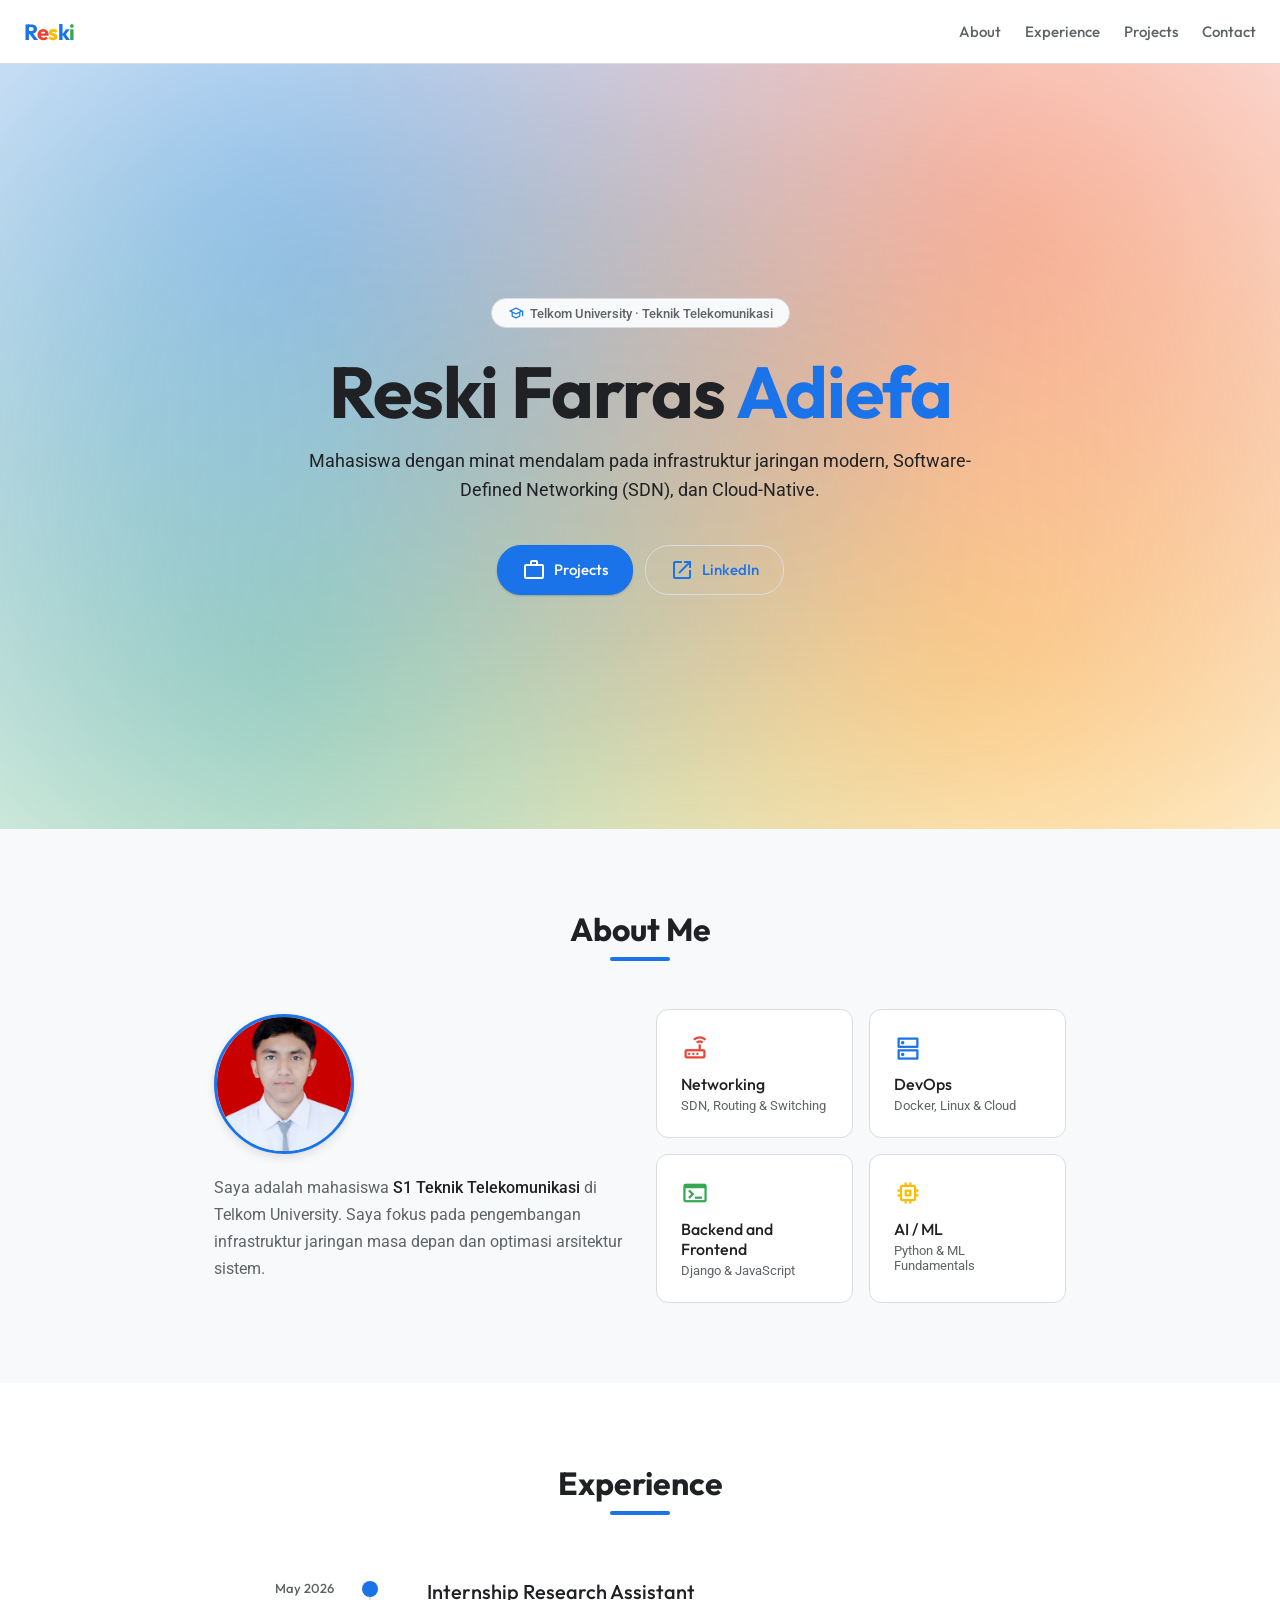
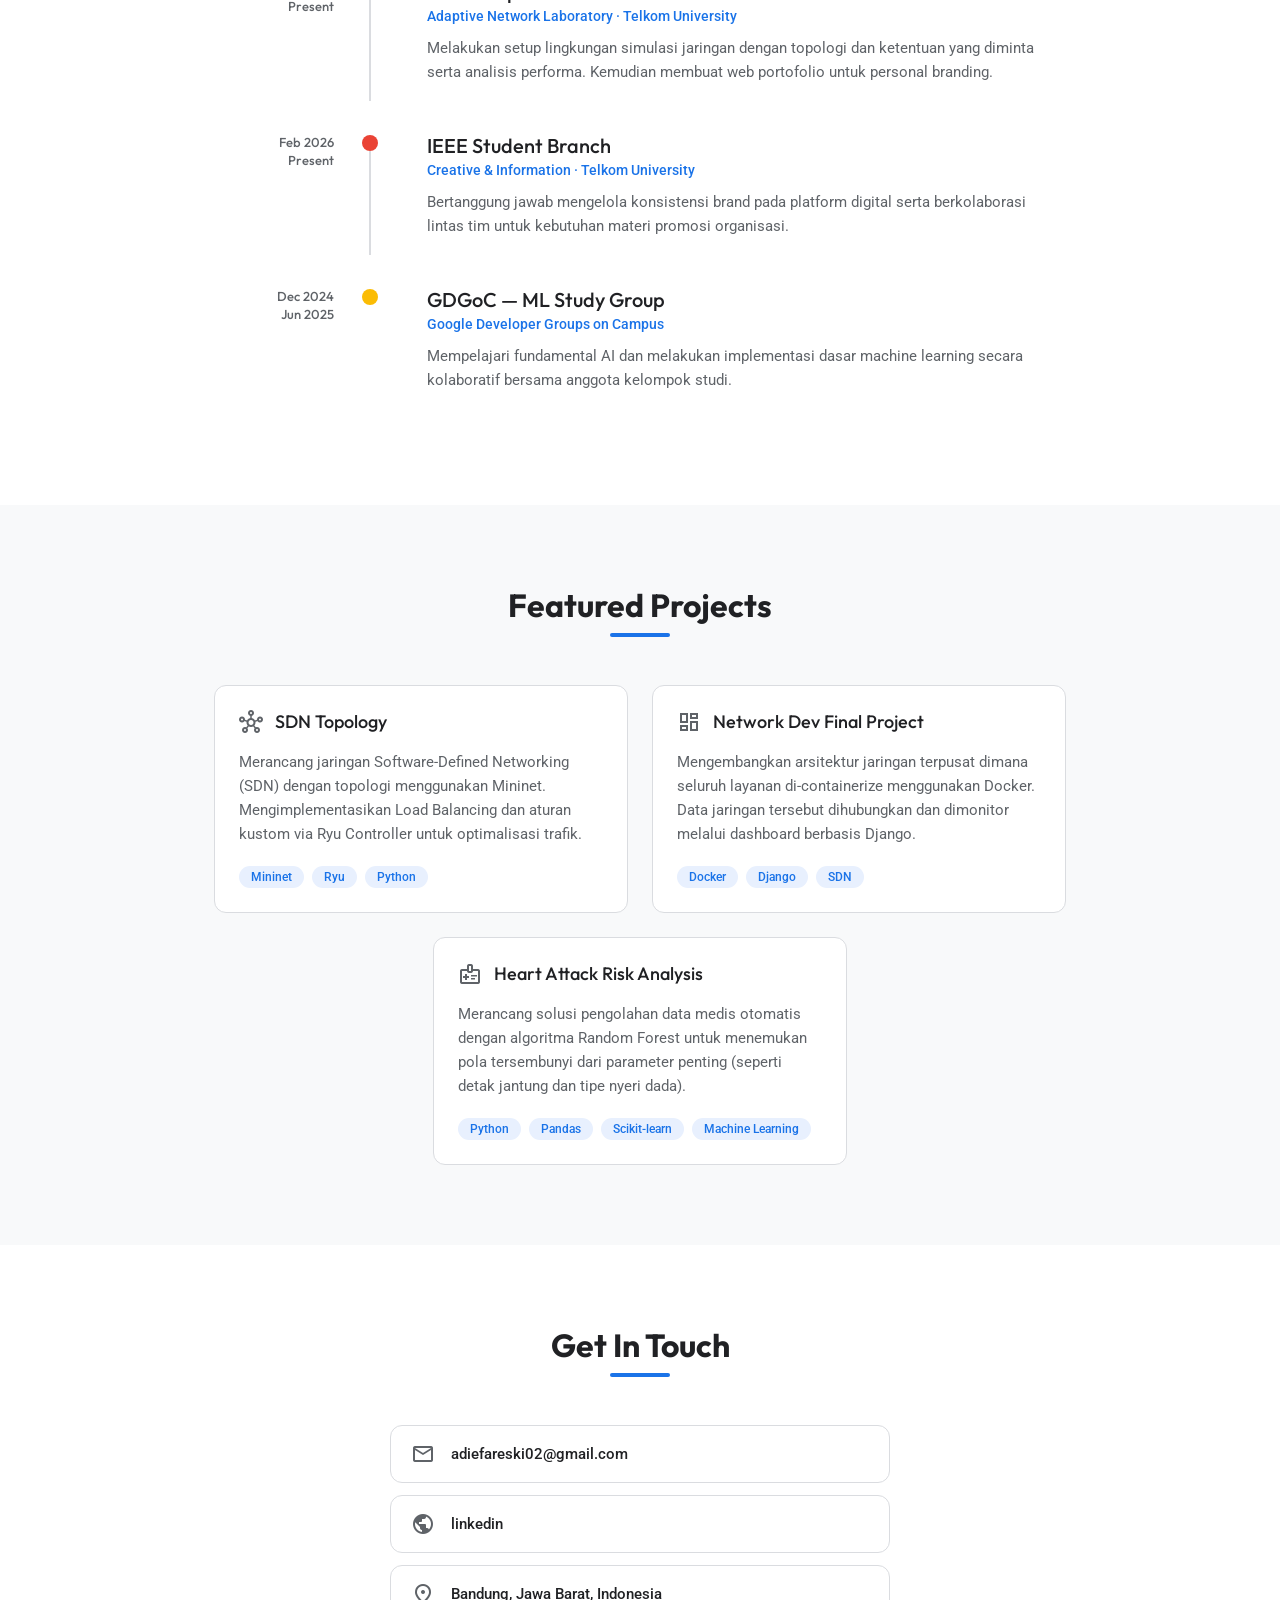
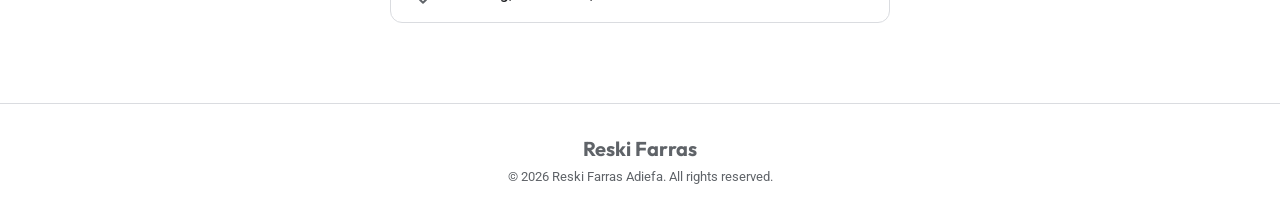
==== index.html @ 03856bdf "salah" ====
<!DOCTYPE html>
<html lang="en">
<head>
<meta charset="UTF-8">
<meta name="viewport" content="width=device-width, initial-scale=1.0">
<title>Reski Farras Adiefa | Portfolio</title>
<link href="https://fonts.googleapis.com/css2?family=Outfit:wght@400;500;700&family=Roboto:wght@300;400;500&display=swap" rel="stylesheet">
<link href="https://fonts.googleapis.com/css2?family=Material+Symbols+Outlined:opsz,wght,FILL,GRAD@24,400,0,0" rel="stylesheet" />
<link rel="stylesheet" href="./css/style.css">

</head>
<body>

<nav id="navbar">
  <a href="#" class="nav-logo">
    <span class="r1">R</span><span class="e">e</span><span class="s">s</span><span class="k">k</span><span class="i">i</span>
  </a>
  <div class="nav-links">
    <a href="#about" class="nav-link">About</a>
    <a href="#exp" class="nav-link">Experience</a>
    <a href="#projects" class="nav-link">Projects</a>
    <a href="#contact" class="nav-link">Contact</a>
  </div>
</nav>

<section id="hero">
  <div class="hero-inner r">
    <div class="hero-tag">
      <span class="material-symbols-outlined">school</span>
      Telkom University · Teknik Telekomunikasi
    </div>
    <h1>Reski Farras <span>Adiefa</span></h1>
    <p class="hero-desc">Mahasiswa dengan minat mendalam pada infrastruktur jaringan modern, Software-Defined Networking (SDN), dan Cloud-Native.</p>
    <div class="hero-btns">
      <a href="#projects" class="btn btn-p">
        <span class="material-symbols-outlined">work</span> Projects
      </a>
      <a href="https://linkedin.com/in/reski-farras-adiefa-113409315/" target="_blank" class="btn btn-s">
        <span class="material-symbols-outlined">open_in_new</span> LinkedIn
      </a>
    </div>
  </div>
</section>

<section class="section" id="about">
  <div class="wrap">
    <div class="sec-head r"><h2 class="sec-title">About Me</h2><div class="sec-line"></div></div>
    <div class="about-grid">
      <div class="about-text r">
        <img src="./images/profil.jpeg" alt="Reski Farras Adiefa" class="about-img">

        <p>Saya adalah mahasiswa <strong>S1 Teknik Telekomunikasi</strong> di Telkom University. Saya fokus pada pengembangan infrastruktur jaringan masa depan dan optimasi arsitektur sistem.</p>
      </div>
      <div class="about-cards r" style="transition-delay:.1s">
        <div class="g-card">
          <span class="material-symbols-outlined acard-ico" style="color:var(--g-red)">router</span>
          <div class="acard-t">Networking</div>
          <div class="acard-s">SDN, Routing & Switching</div>
        </div>
        <div class="g-card">
          <span class="material-symbols-outlined acard-ico" style="color:var(--g-blue)">dns</span>
          <div class="acard-t">DevOps</div>
          <div class="acard-s">Docker, Linux & Cloud</div>
        </div>
        <div class="g-card">
          <span class="material-symbols-outlined acard-ico" style="color:var(--g-green)">terminal</span>
          <div class="acard-t">Backend and Frontend</div>
          <div class="acard-s">Django & JavaScript </div>
        </div>
        <div class="g-card">
          <span class="material-symbols-outlined acard-ico" style="color:var(--g-yellow)">memory</span>
          <div class="acard-t">AI / ML</div>
          <div class="acard-s">Python & ML Fundamentals</div>
        </div>
      </div>
    </div>
  </div>
</section>

<section class="section" id="exp">
  <div class="wrap">
    <div class="sec-head r"><h2 class="sec-title">Experience</h2><div class="sec-line"></div></div>
    <div class="timeline">
      
      <div class="tl-item r">
        <div class="tl-left"><div class="tl-date">May 2026<br>Present</div></div>
        <div class="tl-mid"><div class="tl-dot"></div><div class="tl-line"></div></div>
        <div class="tl-content">
          <div class="tl-title">Internship Research Assistant</div>
          <div class="tl-org">Adaptive Network Laboratory · Telkom University</div>
          <div class="tl-desc">Melakukan setup lingkungan simulasi jaringan dengan topologi dan ketentuan yang diminta serta analisis performa. Kemudian membuat web portofolio untuk personal branding.</div>
        </div>
      </div>
      
      <div class="tl-item r" style="transition-delay:.1s">
        <div class="tl-left"><div class="tl-date">Feb 2026<br>Present</div></div>
        <div class="tl-mid"><div class="tl-dot"></div><div class="tl-line"></div></div>
        <div class="tl-content">
          <div class="tl-title">IEEE Student Branch</div>
          <div class="tl-org">Creative & Information · Telkom University</div>
          <div class="tl-desc">Bertanggung jawab mengelola konsistensi brand pada platform digital serta berkolaborasi lintas tim untuk kebutuhan materi promosi organisasi.</div>
        </div>
      </div>
      
      <div class="tl-item r" style="transition-delay:.2s">
        <div class="tl-left"><div class="tl-date">Dec 2024<br>Jun 2025</div></div>
        <div class="tl-mid"><div class="tl-dot"></div><div class="tl-line"></div></div>
        <div class="tl-content">
          <div class="tl-title">GDGoC — ML Study Group</div>
          <div class="tl-org">Google Developer Groups on Campus</div>
          <div class="tl-desc">Mempelajari fundamental AI dan melakukan implementasi dasar machine learning secara kolaboratif bersama anggota kelompok studi.</div>
        </div>
      </div>

    </div>
  </div>
</section>

<section class="section" id="projects">
  <div class="wrap">
    <div class="sec-head r"><h2 class="sec-title">Featured Projects</h2><div class="sec-line"></div></div>
    <div class="proj-grid r">
      
      <div class="g-card">
        <div class="pcard-top">
          <span class="material-symbols-outlined pcard-ico">hub</span>
          <div class="pcard-title">SDN Topology</div>
        </div>
        <div class="pcard-desc">Merancang jaringan Software-Defined Networking (SDN) dengan topologi menggunakan Mininet. Mengimplementasikan Load Balancing dan aturan kustom via Ryu Controller untuk optimalisasi trafik.</div>
        <div class="tags">
          <span class="tag">Mininet</span><span class="tag">Ryu</span><span class="tag">Python</span>
        </div>
      </div>
      
      <div class="g-card">
        <div class="pcard-top">
          <span class="material-symbols-outlined pcard-ico">dashboard</span>
          <div class="pcard-title">Network Dev Final Project</div>
        </div>
        <div class="pcard-desc">Mengembangkan arsitektur jaringan terpusat dimana seluruh layanan di-containerize menggunakan Docker. Data jaringan tersebut dihubungkan dan dimonitor melalui dashboard berbasis Django.</div>
        <div class="tags">
          <span class="tag">Docker</span><span class="tag">Django</span><span class="tag">SDN</span>
        </div>
      </div>

      <div class="g-card">
        <div class="pcard-top">
          <span class="material-symbols-outlined pcard-ico">medical_information</span>
          <div class="pcard-title">Heart Attack Risk Analysis</div>
        </div>
        <div class="pcard-desc">Merancang solusi pengolahan data medis otomatis dengan algoritma Random Forest untuk menemukan pola tersembunyi dari parameter penting (seperti detak jantung dan tipe nyeri dada).</div>
        <div class="tags">
          <span class="tag">Python</span><span class="tag">Pandas</span><span class="tag">Scikit-learn</span><span class="tag">Machine Learning</span>
        </div>
      </div>

    </div>
  </div>
</section>

<section class="section" id="contact">
  <div class="wrap">
    <div class="sec-head r"><h2 class="sec-title">Get In Touch</h2><div class="sec-line"></div></div>
    <div class="contact-links r">
      <a class="g-card clink" href="mailto:adiefareski02@gmail.com">
        <span class="material-symbols-outlined clink-ico">mail</span>
        <span class="clink-val">adiefareski02@gmail.com</span>
      </a>
      <a class="g-card clink" href="https://linkedin.com/in/reski-farras-adiefa-113409315/" target="_blank">
        <span class="material-symbols-outlined clink-ico">public</span>
        <span class="clink-val">linkedin</span>
      </a>
      <div class="g-card clink">
        <span class="material-symbols-outlined clink-ico">location_on</span>
        <span class="clink-val">Bandung, Jawa Barat, Indonesia</span>
      </div>
    </div>
  </div>
</section>

<footer>
  <div class="f-logo">Reski Farras</div>
  <div class="f-copy">© 2026 Reski Farras Adiefa. All rights reserved.</div>
</footer>

<script>
// Intersection Observer for Scroll Reveal
const io = new IntersectionObserver(entries => {
  entries.forEach(e => {
    if(e.isIntersecting) e.target.classList.add('on');
  });
}, { threshold: 0.1 });
document.querySelectorAll('.r').forEach(el => io.observe(el));

// Scroll Spy for Navbar
const sections = document.querySelectorAll("section");
const navLinks = document.querySelectorAll(".nav-link");
const navbar = document.getElementById("navbar");

window.addEventListener("scroll", () => {
  let current = "";
  
  // Add shadow to navbar when scrolled
  if (window.scrollY > 10) {
    navbar.classList.add("scrolled");
  } else {
    navbar.classList.remove("scrolled");
  }

  // Determine which section is currently in view
  sections.forEach((section) => {
    const sectionTop = section.offsetTop;
    if (pageYOffset >= sectionTop - 150) {
      current = section.getAttribute("id");
    }
  });

  // Highlight the correct nav link
  navLinks.forEach((link) => {
    link.classList.remove("active");
    if (link.getAttribute("href").substring(1) === current) {
      link.classList.add("active");
    }
  });
});
</script>
</body>
</html>
---- css/style.css ----
*,*::before,*::after{box-sizing:border-box;margin:0;padding:0}
:root{
  --bg-main: #ffffff;
  --bg-alt: #f8f9fa;
  --text-main: #202124;
  --text-muted: #5f6368;
  --border: #dadce0;
  
  --g-blue: #1a73e8;
  --g-red: #ea4335;
  --g-yellow: #fbbc04;
  --g-green: #34a853;
  --g-blue-light: #e8f0fe;

  --font-disp: 'Outfit', sans-serif;
  --font-body: 'Roboto', sans-serif;
}
html{scroll-behavior:smooth;}
body{background:var(--bg-main);color:var(--text-main);font-family:var(--font-body);overflow-x:hidden;-webkit-font-smoothing:antialiased;}

/* ── NAV ── */
nav{
  position:sticky;top:0;z-index:100;
  background:rgba(255, 255, 255, 0.95);
  backdrop-filter: blur(8px);
  border-bottom:1px solid var(--border);
  display:flex;align-items:center;height:64px;padding:0 24px;gap:24px;
  transition: box-shadow 0.3s ease;
}
nav.scrolled { box-shadow: 0 2px 10px rgba(0,0,0,0.1); }

.nav-logo{font-family:var(--font-disp);font-size:22px;font-weight:700;letter-spacing:-0.5px;margin-right:auto;text-decoration:none;transition: transform 0.3s ease;}
.nav-logo:hover{transform: scale(1.05);}
.nav-logo .r1{color:var(--g-blue);}
.nav-logo .e{color:var(--g-red);}
.nav-logo .s{color:var(--g-yellow);}
.nav-logo .k{color:var(--g-blue);}
.nav-logo .i{color:var(--g-green);}

.nav-links{display:flex;gap:24px;overflow-x:auto;-ms-overflow-style:none;scrollbar-width:none;}
.nav-links::-webkit-scrollbar{display:none;}

/* Nav Link Hover & Active State */
.nav-link{
  font-family:var(--font-disp);font-size:15px;font-weight:500;
  color:var(--text-muted);text-decoration:none;white-space:nowrap;
  position: relative;
  padding: 8px 0;
  transition:color .3s ease;
}
.nav-link::after {
  content: '';
  position: absolute;
  bottom: 0;
  left: 50%;
  width: 0;
  height: 3px;
  background: var(--g-blue);
  border-radius: 2px 2px 0 0;
  transition: all 0.3s ease;
  transform: translateX(-50%);
}
.nav-link:hover, .nav-link.active { color: var(--g-blue); font-weight: 700; }
.nav-link:hover::after, .nav-link.active::after { width: 100%; }

/* ── HERO ── */
#hero {
  min-height: 85vh;
  display: flex;
  align-items: center;
  justify-content: center;
  padding: 80px 24px;
  text-align: center;
  background: var(--bg-main);
  /* Tambahan wajib biar blur ga keluar batas */
  position: relative;
  overflow: hidden; 
}

/* Sihir Background Blur Google */
#hero::before {
  content: "";
  position: absolute;
  top: -20%; left: -20%; width: 140%; height: 140%;
  background:
    radial-gradient(circle at 30% 30%, rgba(26, 115, 232, 0.4) 0%, transparent 50%), /* G-Blue */
    radial-gradient(circle at 70% 30%, rgba(234, 67, 53, 0.4) 0%, transparent 50%), /* G-Red */
    radial-gradient(circle at 70% 70%, rgba(251, 188, 4, 0.4) 0%, transparent 50%), /* G-Yellow */
    radial-gradient(circle at 30% 70%, rgba(52, 168, 83, 0.4) 0%, transparent 50%); /* G-Green */
  filter: blur(50px);
  z-index: 0;
  pointer-events: none; /* Penting: Biar efek ini gak nutupin klik tombol */
  animation: floatBg 15s ease-in-out infinite alternate;
}

/* Biar text dan konten ada di depan background blur */
.hero-inner {
  max-width: 700px;
  position: relative;
  z-index: 1; 
}

.hero-tag {
  font-family: var(--font-body); font-size: 13px; font-weight: 500;
  color: var(--text-muted);
  display: inline-flex; align-items: center; gap: 6px;
  background: var(--bg-alt); border: 1px solid var(--border); border-radius: 16px;
  padding: 6px 16px; margin-bottom: 24px;
  transition: all 0.3s ease;
}
.hero-tag:hover { background: var(--g-blue-light); border-color: var(--g-blue); color: var(--g-blue); }
.hero-tag .material-symbols-outlined { font-size: 16px; color: var(--g-blue); }

h1 { font-family: var(--font-disp); font-size: clamp(42px, 8vw, 72px); font-weight: 700; line-height: 1.1; color: var(--text-main); margin-bottom: 16px; letter-spacing: -1px; }
h1 span { color: var(--g-blue); }
.hero-desc { font-size: 18px; line-height: 1.6; color: var(--text-main); font-weight: 400; margin-bottom: 40px; }

.hero-btns { display: flex; gap: 12px; justify-content: center; flex-wrap: wrap; }
.btn {
  font-family: var(--font-disp); font-size: 15px; font-weight: 500;
  padding: 12px 24px; border-radius: 24px;
  text-decoration: none; display: inline-flex; align-items: center; gap: 8px;
  transition: all .3s cubic-bezier(0.25, 0.8, 0.25, 1);
}
.btn-p { background: var(--g-blue); color: #fff; border: 1px solid var(--g-blue); box-shadow: 0 1px 2px 0 rgba(60, 64, 67, 0.3); }
.btn-p:hover { background: #1765cc; box-shadow: 0 4px 8px 3px rgba(60, 64, 67, 0.15); transform: translateY(-2px); }
.btn-s { background: transparent; color: var(--g-blue); border: 1px solid var(--border); }
.btn-s:hover { background: var(--g-blue-light); border-color: var(--g-blue-light); transform: translateY(-2px); }

/* Animasi background blurnya biar gerak-gerak halus */
@keyframes floatBg {
  0% { transform: scale(1) translate(0, 0); }
  70% { transform: scale(1.05) translate(2%, -2%); }
  100% { transform: scale(1) translate(-2%, 2%); }
}

/* ── SECTION ── */
.section{padding:80px 0;}
.section:nth-child(odd){background:var(--bg-alt);}
.wrap{max-width:900px;margin:0 auto;padding:0 24px;}
.sec-head{margin-bottom:48px;text-align:center;}
.sec-title{font-family:var(--font-disp);font-size:32px;font-weight:700;color:var(--text-main);margin-bottom:8px;}
.sec-line{width:60px;height:4px;background:var(--g-blue);border-radius:2px;margin:0 auto; transition: width 0.3s ease;}
.section:hover .sec-line { width: 100px; }

/* ── CARDS ── */
.g-card {
  background:var(--bg-main);
  border:1px solid var(--border);
  border-radius:12px;
  padding:24px;
  transition:all .3s cubic-bezier(0.25, 0.8, 0.25, 1);
}
.g-card:hover {
  box-shadow: 0 4px 6px rgba(60,64,67,0.15), 0 1px 3px rgba(60,64,67,0.3);
  transform: translateY(-4px);
  border-color: transparent;
}

/* ── ABOUT ── */
.about-grid{display:grid;grid-template-columns:1fr 1fr;gap:32px;align-items:center;}
.about-text p{font-size:16px;line-height:1.7;color:var(--text-muted);margin-bottom:16px;}
.about-text strong{color:var(--text-main);font-weight:500;}

/* INI KODE BARU UNTUK STYLING FOTO ABOUT BIAR BULAT DAN RAPI */
/* Styling Foto About */
.about-img {
  width: 140px;
  height: 140px;
  object-fit: cover;
  border-radius: 50%;
  border: 3px solid var(--g-blue);
  display: block;
  box-shadow: 0 4px 10px rgba(0,0,0,0.1);
  margin-bottom: 20px;
  
  /* Bawaan untuk HP: Posisi di Tengah */
  margin-left: auto;
  margin-right: auto;
}

/* Aturan Khusus Layar Laptop/PC (Lebar di atas 768px) */
@media(min-width: 768px) {
  .about-img {
    /* Posisi geser ke kiri */
    margin-left: 0;
    margin-right: auto;
  }
}

.about-cards{display:grid;grid-template-columns:1fr 1fr;gap:16px;}
.acard-ico{font-size:28px;margin-bottom:12px;color:var(--g-blue);display:block; transition: transform 0.3s ease;}
.g-card:hover .acard-ico { transform: scale(1.1); }
.acard-t{font-family:var(--font-disp);font-size:16px;font-weight:500;color:var(--text-main);margin-bottom:4px;}
.acard-s{font-size:13px;color:var(--text-muted);}

/* ── EXPERIENCE (Interactive) ── */
.timeline{display:flex;flex-direction:column;gap:0;}
.tl-item{
  display:grid;grid-template-columns:120px 24px 1fr;
  gap:0 24px;padding-bottom:16px;position:relative;
  cursor: default;
}
.tl-left{padding-top:16px;text-align:right;}
.tl-date{font-family:var(--font-disp);font-size:13px;font-weight:500;color:var(--text-muted);line-height:1.4; transition: color 0.3s ease;}
.tl-mid{display:flex;flex-direction:column;align-items:center; padding-top: 18px;}

/* Pulse Animation for Current Job */
@keyframes pulse {
  0% { box-shadow: 0 0 0 0 rgba(26, 115, 232, 0.4); }
  70% { box-shadow: 0 0 0 10px rgba(26, 115, 232, 0); }
  100% { box-shadow: 0 0 0 0 rgba(26, 115, 232, 0); }
}

.tl-dot{width:16px;height:16px;border-radius:50%;flex-shrink:0;z-index:2; transition: all 0.3s cubic-bezier(0.175, 0.885, 0.32, 1.275);}
.tl-item:nth-child(1) .tl-dot {background: var(--g-blue); animation: pulse 2s infinite;}
.tl-item:nth-child(2) .tl-dot {background: var(--g-red);}
.tl-item:nth-child(3) .tl-dot {background: var(--g-yellow);}
.tl-item:nth-child(4) .tl-dot {background: var(--g-green);}

.tl-line{flex:1;width:2px;background:var(--border);margin-top:-4px;}
.tl-item:last-child .tl-line{display:none;}

/* The Interactive Content Box */
.tl-content {
  background: transparent;
  padding: 16px 20px;
  border-radius: 12px;
  border: 1px solid transparent;
  transition: all 0.3s cubic-bezier(0.25, 0.8, 0.25, 1);
}
.tl-title{font-family:var(--font-disp);font-size:20px;font-weight:500;color:var(--text-main);margin-bottom:4px;line-height:1.2; transition: color 0.3s ease;}
.tl-org{font-size:14px;color:var(--g-blue);margin-bottom:12px;font-weight:500;}
.tl-desc{font-size:15px;color:var(--text-muted);line-height:1.6;}

/* Hover Effects for Timeline Item */
.tl-item:hover .tl-content {
  background: var(--bg-main);
  border-color: var(--border);
  box-shadow: 0 4px 12px rgba(0,0,0,0.05);
  transform: translateX(8px);
}
.tl-item:hover .tl-dot { transform: scale(1.4); }
.tl-item:nth-child(1):hover .tl-dot { animation: none; box-shadow: 0 0 0 6px rgba(26, 115, 232, 0.2); }
.tl-item:nth-child(2):hover .tl-dot { box-shadow: 0 0 0 6px rgba(234, 67, 53, 0.2); }
.tl-item:nth-child(3):hover .tl-dot { box-shadow: 0 0 0 6px rgba(251, 188, 4, 0.2); }
.tl-item:nth-child(1):hover .tl-title { color: var(--g-blue); }
.tl-item:nth-child(2):hover .tl-title { color: var(--g-red); }
.tl-item:nth-child(3):hover .tl-title { color: var(--g-yellow); }

/* ── PROJECTS ── */

.proj-grid {
  display: flex;
  flex-wrap: wrap;
  justify-content: center; /* Ini kunci rahasia biar card ke-3 otomatis nengah */
  gap: 24px;
}
.proj-grid > .g-card {
  width: 100%; /* Buat tampilan layar HP biar tetep full dari kiri ke kanan */
}
@media(min-width: 768px) { 
  .proj-grid > .g-card {
    width: calc(50% - 12px); /* Tampilan Laptop: 2 card sejajar. Kalau ada card sisa, bakal ditengahin! */
  } 
}
.pcard-top{display:flex;align-items:center;gap:12px;margin-bottom:16px;}
.pcard-ico{font-size:24px;color:var(--text-muted); transition: color 0.3s ease;}
.g-card:hover .pcard-ico { color: var(--g-blue); }
.pcard-title{font-family:var(--font-disp);font-size:18px;font-weight:500;color:var(--text-main);line-height:1.3;}
.pcard-desc{font-size:15px;color:var(--text-muted);line-height:1.6;margin-bottom:20px;}
.tags{display:flex;flex-wrap:wrap;gap:8px;}
.tag{
  font-family:var(--font-body);font-size:12px;font-weight:500;color:var(--g-blue);
  background:var(--g-blue-light);border-radius:12px;padding:4px 12px;
  transition: all 0.3s ease;
}
.g-card:hover .tag { background: var(--g-blue); color: white; }

/* ── CONTACT ── */
.contact-links{display:flex;flex-direction:column;gap:12px;max-width:500px;margin:0 auto;}
.clink{
  display:flex;align-items:center;gap:16px;padding:16px 20px;
  text-decoration:none; cursor: pointer;
}
.clink-ico{font-size:24px;color:var(--text-muted);display:flex;align-items:center;justify-content:center; transition: transform 0.3s ease;}
.clink-val{font-size:15px;font-weight:500;color:var(--text-main); transition: color 0.3s ease;}
.clink:hover .clink-ico{color:var(--g-blue); transform: scale(1.1) rotate(-10deg);}
.clink:hover .clink-val{color:var(--g-blue);}

/* ── FOOTER ── */
footer{background:var(--bg-main);padding:32px 24px;text-align:center;border-top:1px solid var(--border);}
.f-logo{font-family:var(--font-disp);font-size:20px;font-weight:700;color:var(--text-muted);margin-bottom:8px;}
.f-copy{font-size:13px;color:var(--text-muted);}

/* ── REVEAL ANIMATION ── */
.r{opacity:0;transform:translateY(20px);transition:opacity .6s ease,transform .6s ease;}
.r.on{opacity:1;transform:translateY(0);}

/* ── RESPONSIVE ── */
@media(max-width:768px){
  .about-grid{grid-template-columns:1fr;}
  h1{font-size:42px;}
}
@media(max-width:480px){
  .tl-item{grid-template-columns:80px 16px 1fr;gap:0 12px;}
  .tl-date{font-size:11px;}
  .tl-left{text-align:left;}
  .tl-content { padding: 12px; }
}
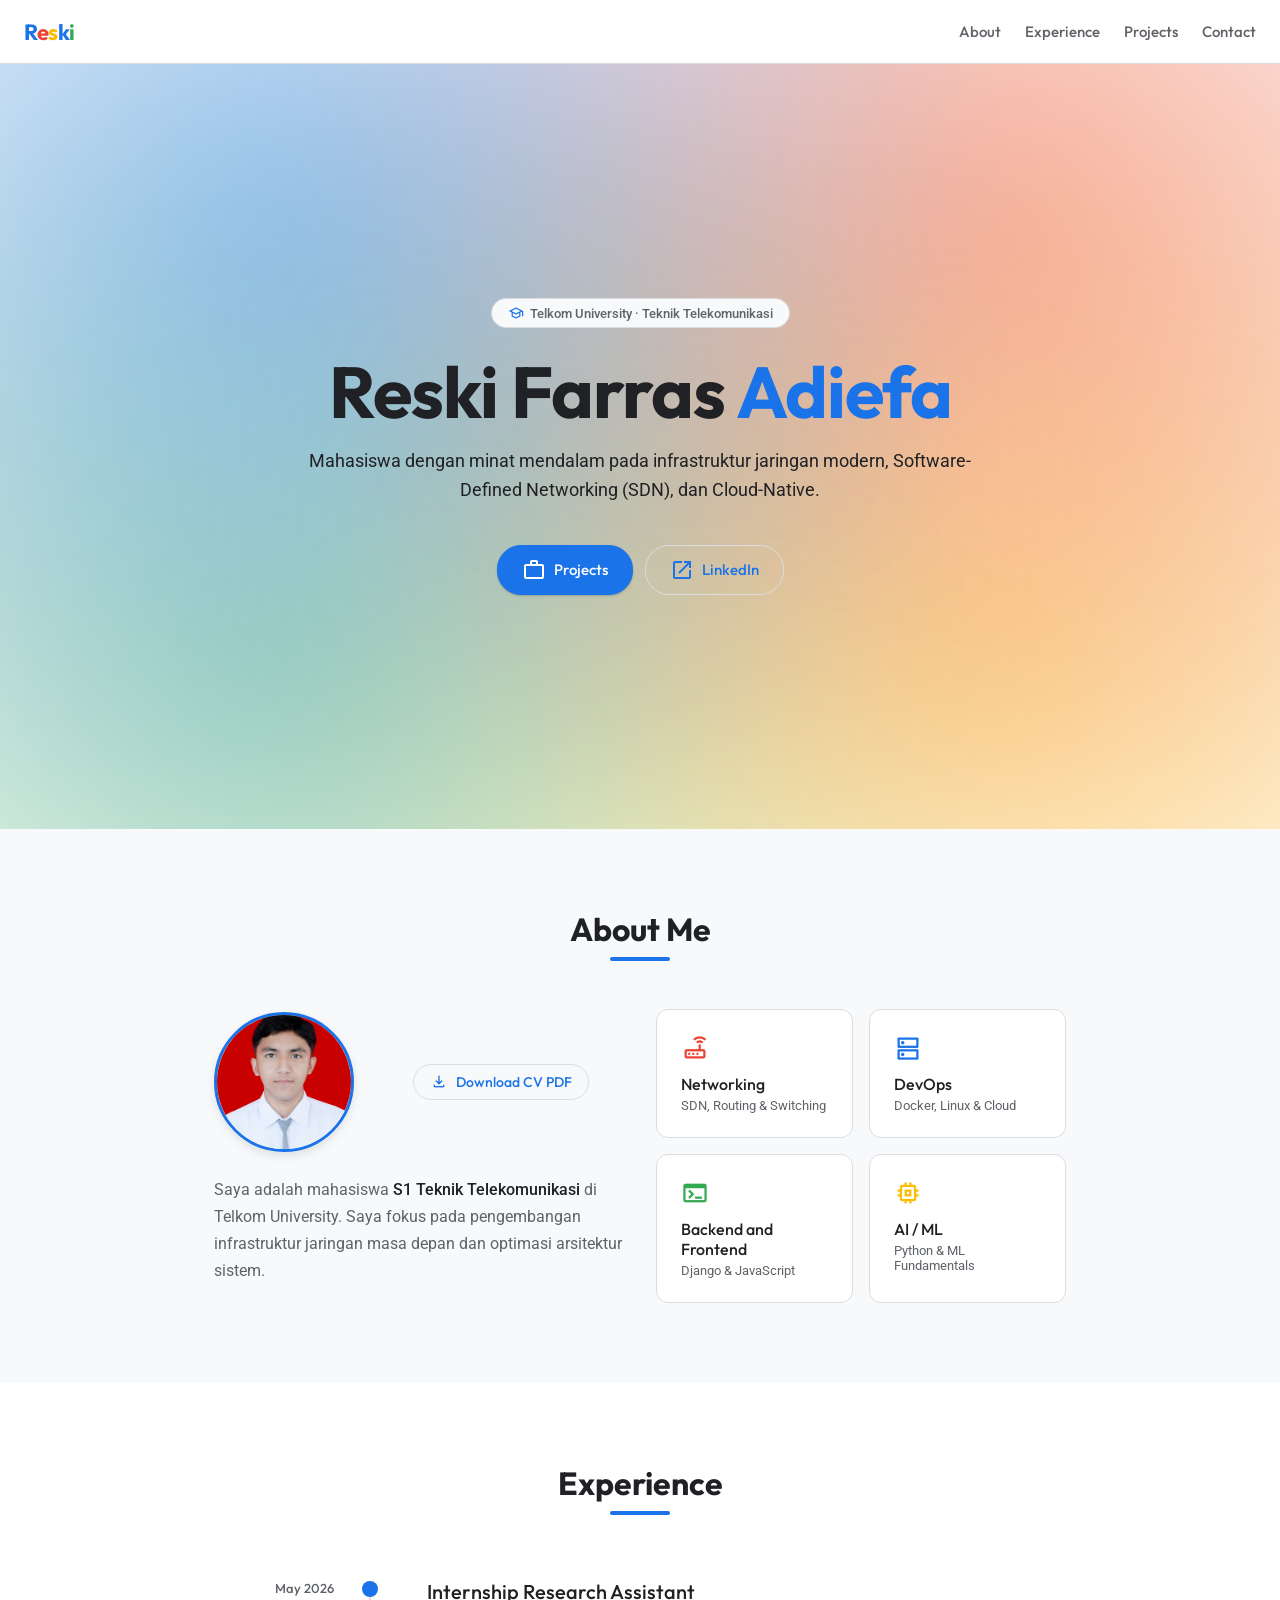
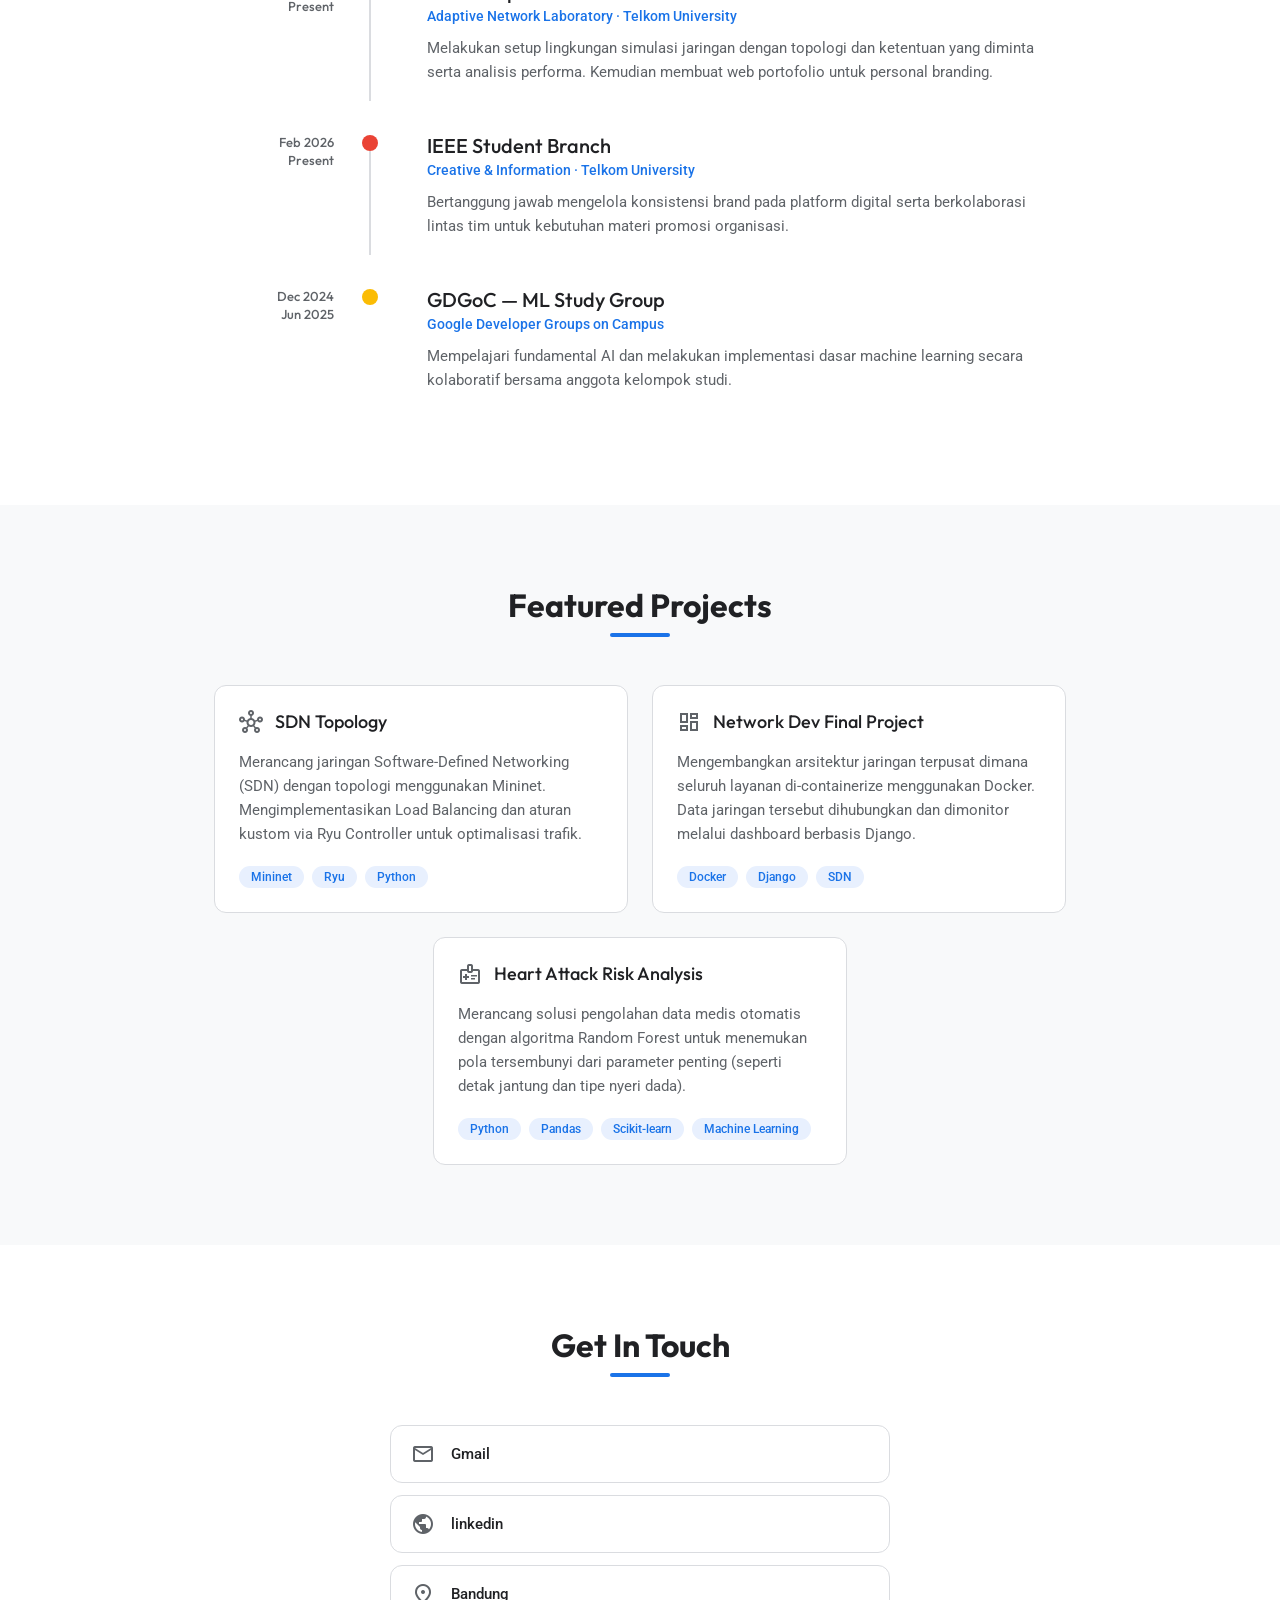
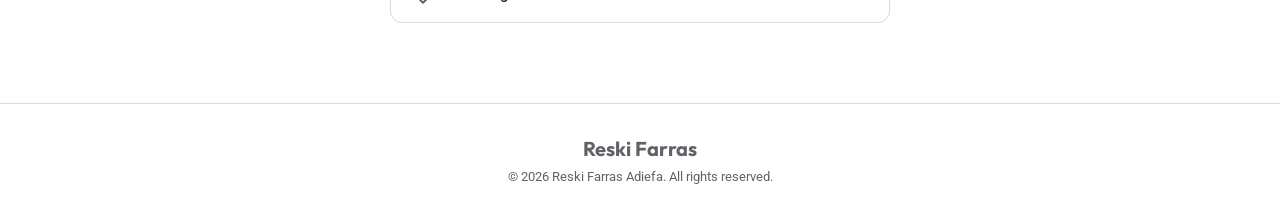
==== commit 2c2628f1: "cv" ====
--- a/index.html
+++ b/index.html
@@ -4,6 +4,7 @@
 <meta charset="UTF-8">
 <meta name="viewport" content="width=device-width, initial-scale=1.0">
 <title>Reski Farras Adiefa | Portfolio</title>
+<link rel="icon" type="image/png" href="./images/person.png">
 <link href="https://fonts.googleapis.com/css2?family=Outfit:wght@400;500;700&family=Roboto:wght@300;400;500&display=swap" rel="stylesheet">
 <link href="https://fonts.googleapis.com/css2?family=Material+Symbols+Outlined:opsz,wght,FILL,GRAD@24,400,0,0" rel="stylesheet" />
 <link rel="stylesheet" href="./css/style.css">
@@ -35,6 +36,7 @@
       <a href="#projects" class="btn btn-p">
         <span class="material-symbols-outlined">work</span> Projects
       </a>
+    
       <a href="https://linkedin.com/in/reski-farras-adiefa-113409315/" target="_blank" class="btn btn-s">
         <span class="material-symbols-outlined">open_in_new</span> LinkedIn
       </a>
@@ -47,10 +49,18 @@
     <div class="sec-head r"><h2 class="sec-title">About Me</h2><div class="sec-line"></div></div>
     <div class="about-grid">
       <div class="about-text r">
-        <img src="./images/profil.jpeg" alt="Reski Farras Adiefa" class="about-img">
-
+        
+        <div class="about-profile-group">
+          <img src="./images/profil.jpeg" alt="Reski Farras Adiefa" class="about-img">
+          
+          <a href="./cv-reski.pdf" target="_blank" class="btn btn-s about-cv-btn">
+            <span class="material-symbols-outlined" style="font-size: 18px;">download</span> Download CV PDF
+          </a>
+        </div>
+        
         <p>Saya adalah mahasiswa <strong>S1 Teknik Telekomunikasi</strong> di Telkom University. Saya fokus pada pengembangan infrastruktur jaringan masa depan dan optimasi arsitektur sistem.</p>
       </div>
+      
       <div class="about-cards r" style="transition-delay:.1s">
         <div class="g-card">
           <span class="material-symbols-outlined acard-ico" style="color:var(--g-red)">router</span>
@@ -164,7 +174,7 @@
     <div class="contact-links r">
       <a class="g-card clink" href="mailto:adiefareski02@gmail.com">
         <span class="material-symbols-outlined clink-ico">mail</span>
-        <span class="clink-val">adiefareski02@gmail.com</span>
+        <span class="clink-val">Gmail</span>
       </a>
       <a class="g-card clink" href="https://linkedin.com/in/reski-farras-adiefa-113409315/" target="_blank">
         <span class="material-symbols-outlined clink-ico">public</span>
@@ -172,7 +182,7 @@
       </a>
       <div class="g-card clink">
         <span class="material-symbols-outlined clink-ico">location_on</span>
-        <span class="clink-val">Bandung, Jawa Barat, Indonesia</span>
+        <span class="clink-val">Bandung</span>
       </div>
     </div>
   </div>
--- a/css/style.css
+++ b/css/style.css
@@ -162,31 +162,64 @@
 .about-text p{font-size:16px;line-height:1.7;color:var(--text-muted);margin-bottom:16px;}
 .about-text strong{color:var(--text-main);font-weight:500;}
 
-/* INI KODE BARU UNTUK STYLING FOTO ABOUT BIAR BULAT DAN RAPI */
-/* Styling Foto About */
+/* Styling Grup Profile (Foto + Tombol) */
+/* Bawaan untuk Tampilan HP / Portrait */
+.about-profile-group {
+  display: flex;
+  flex-direction: column; /* Numpuk vertikal ke bawah di HP */
+  align-items: center;
+  gap: 16px;
+  margin-bottom: 24px;
+}
+
 .about-img {
   width: 140px;
   height: 140px;
   object-fit: cover;
-  border-radius: 50%;
+  border-radius: 50% !important; /* Wajib bulat penuh di setiap kondisi */
   border: 3px solid var(--g-blue);
-  display: block;
   box-shadow: 0 4px 10px rgba(0,0,0,0.1);
-  margin-bottom: 20px;
+}
+
+.about-cv-btn {
+  padding: 8px 16px;
+  font-size: 14px;
+}
+
+/* Aturan Khusus Layar Laptop / Desktop / Landscape (Lebar di atas 768px) */
+@media(min-width: 768px) {
+  .about-profile-group {
+    flex-direction: row; /* Berubah jadi horizontal berjejer */
+    align-items: center; /* Tombol otomatis presisi di tengah-tengah tinggi foto */
+    gap: 24px;
+  }
   
-  /* Bawaan untuk HP: Posisi di Tengah */
-  margin-left: auto;
-  margin-right: auto;
-}
-
-/* Aturan Khusus Layar Laptop/PC (Lebar di atas 768px) */
+  .about-img {
+    margin: 0; /* Reset margin bawaan HP */
+    border-radius: 50% !important; /* Tetap mempertahankan bentuk bulat murni */
+  }
+  
+  .about-cv-btn {
+    margin-left: auto;
+    margin-right: auto; /* Sihir utama: Membuat tombol otomatis mengambil posisi center sempurna di sisa ruang kosong sebelum skill cards */
+  }
+}
+
+/* Aturan Khusus Layar Laptop/PC (Landscape) */
 @media(min-width: 768px) {
+  .about-profile-group {
+    flex-direction: row;      /* Bikin elemen jadi berjajar dari kiri ke kanan */
+    justify-content: flex-start; /* Posisinya geser jadi rata kiri */
+    align-items: center;      /* Posisinya sejajar lurus secara vertikal */
+    gap: 24px;
+  }
+  
   .about-img {
-    /* Posisi geser ke kiri */
-    margin-left: 0;
-    margin-right: auto;
-  }
-}
+    border-radius: 16px; /* Di laptop fotonya berubah jadi agak persegi dengan sudut bulat */
+  }
+}
+
+
 
 .about-cards{display:grid;grid-template-columns:1fr 1fr;gap:16px;}
 .acard-ico{font-size:28px;margin-bottom:12px;color:var(--g-blue);display:block; transition: transform 0.3s ease;}
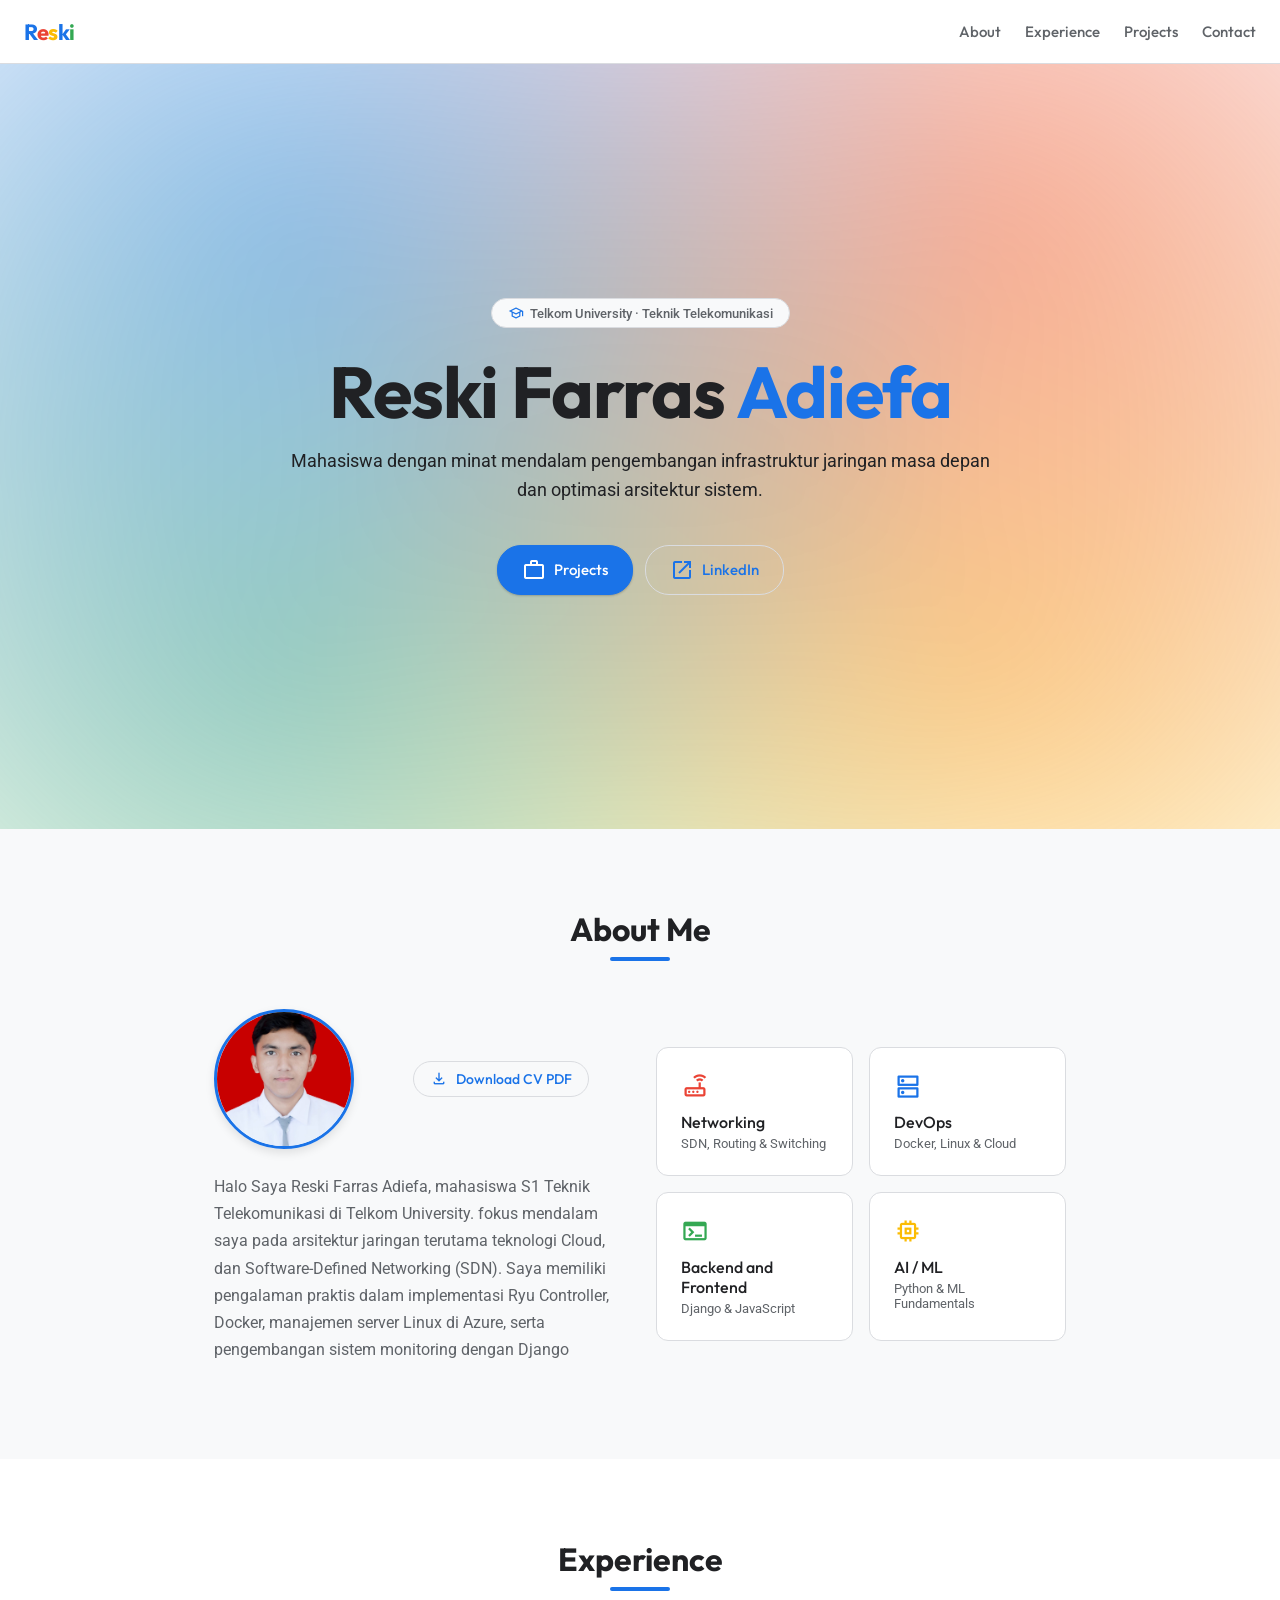
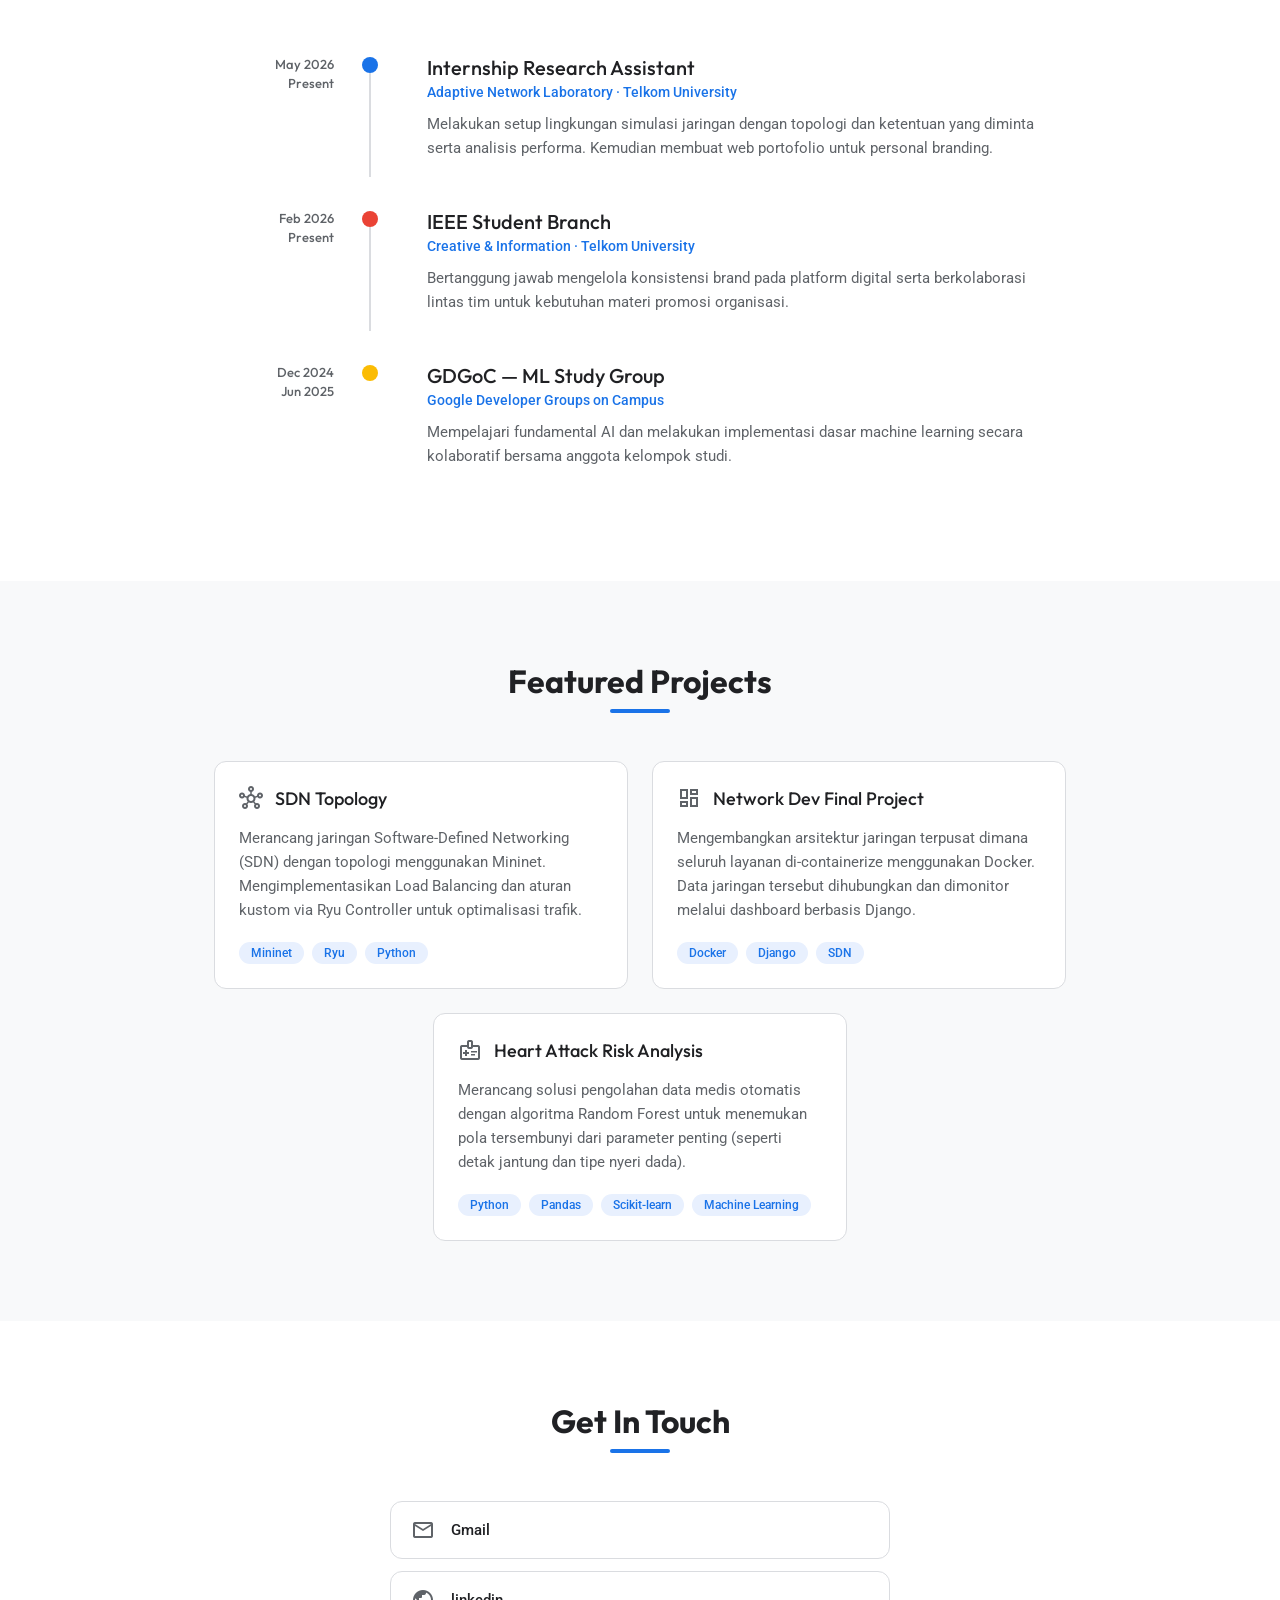
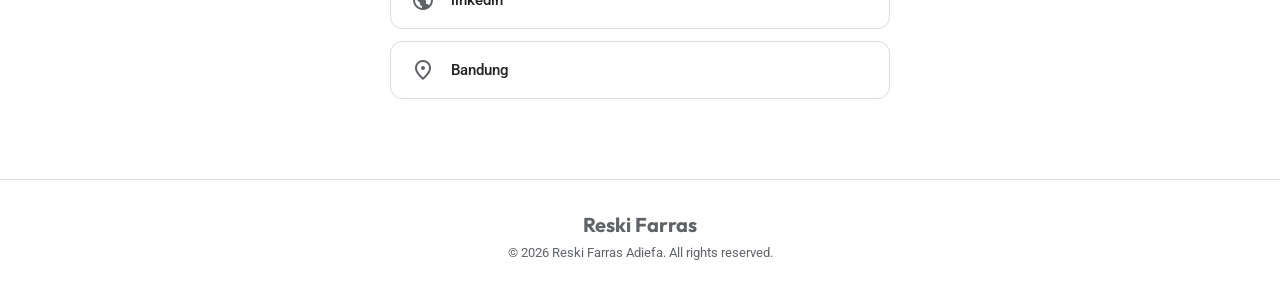
==== commit b340c676: "ubah about" ====
--- a/index.html
+++ b/index.html
@@ -31,7 +31,7 @@
       Telkom University · Teknik Telekomunikasi
     </div>
     <h1>Reski Farras <span>Adiefa</span></h1>
-    <p class="hero-desc">Mahasiswa dengan minat mendalam pada infrastruktur jaringan modern, Software-Defined Networking (SDN), dan Cloud-Native.</p>
+    <p class="hero-desc">Mahasiswa dengan minat mendalam pengembangan infrastruktur jaringan masa depan dan optimasi arsitektur sistem.</p>
     <div class="hero-btns">
       <a href="#projects" class="btn btn-p">
         <span class="material-symbols-outlined">work</span> Projects
@@ -58,7 +58,7 @@
           </a>
         </div>
         
-        <p>Saya adalah mahasiswa <strong>S1 Teknik Telekomunikasi</strong> di Telkom University. Saya fokus pada pengembangan infrastruktur jaringan masa depan dan optimasi arsitektur sistem.</p>
+        <p>Halo Saya Reski Farras Adiefa, mahasiswa S1 Teknik Telekomunikasi di Telkom University. fokus mendalam saya pada arsitektur jaringan terutama teknologi Cloud, dan Software-Defined Networking (SDN). Saya memiliki pengalaman praktis dalam implementasi Ryu Controller, Docker, manajemen server Linux di Azure, serta pengembangan sistem monitoring dengan Django</p>
       </div>
       
       <div class="about-cards r" style="transition-delay:.1s">
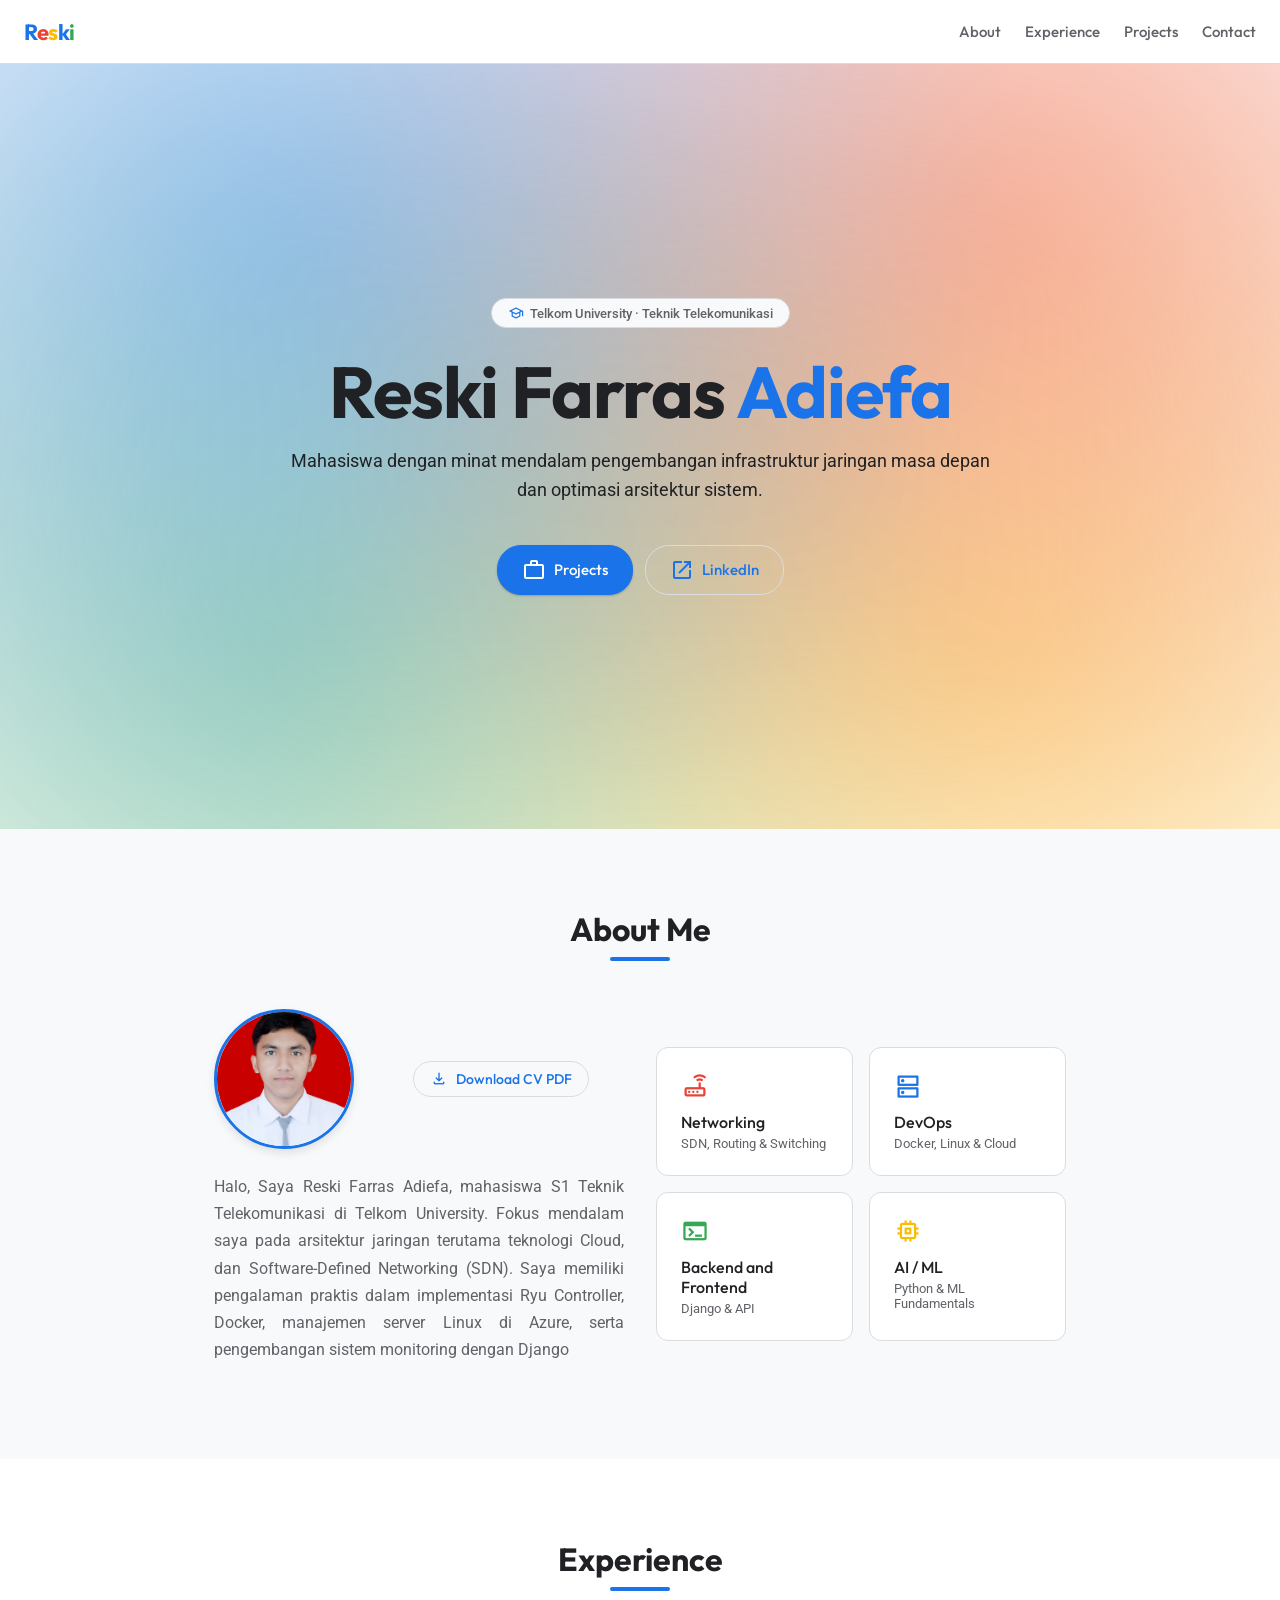
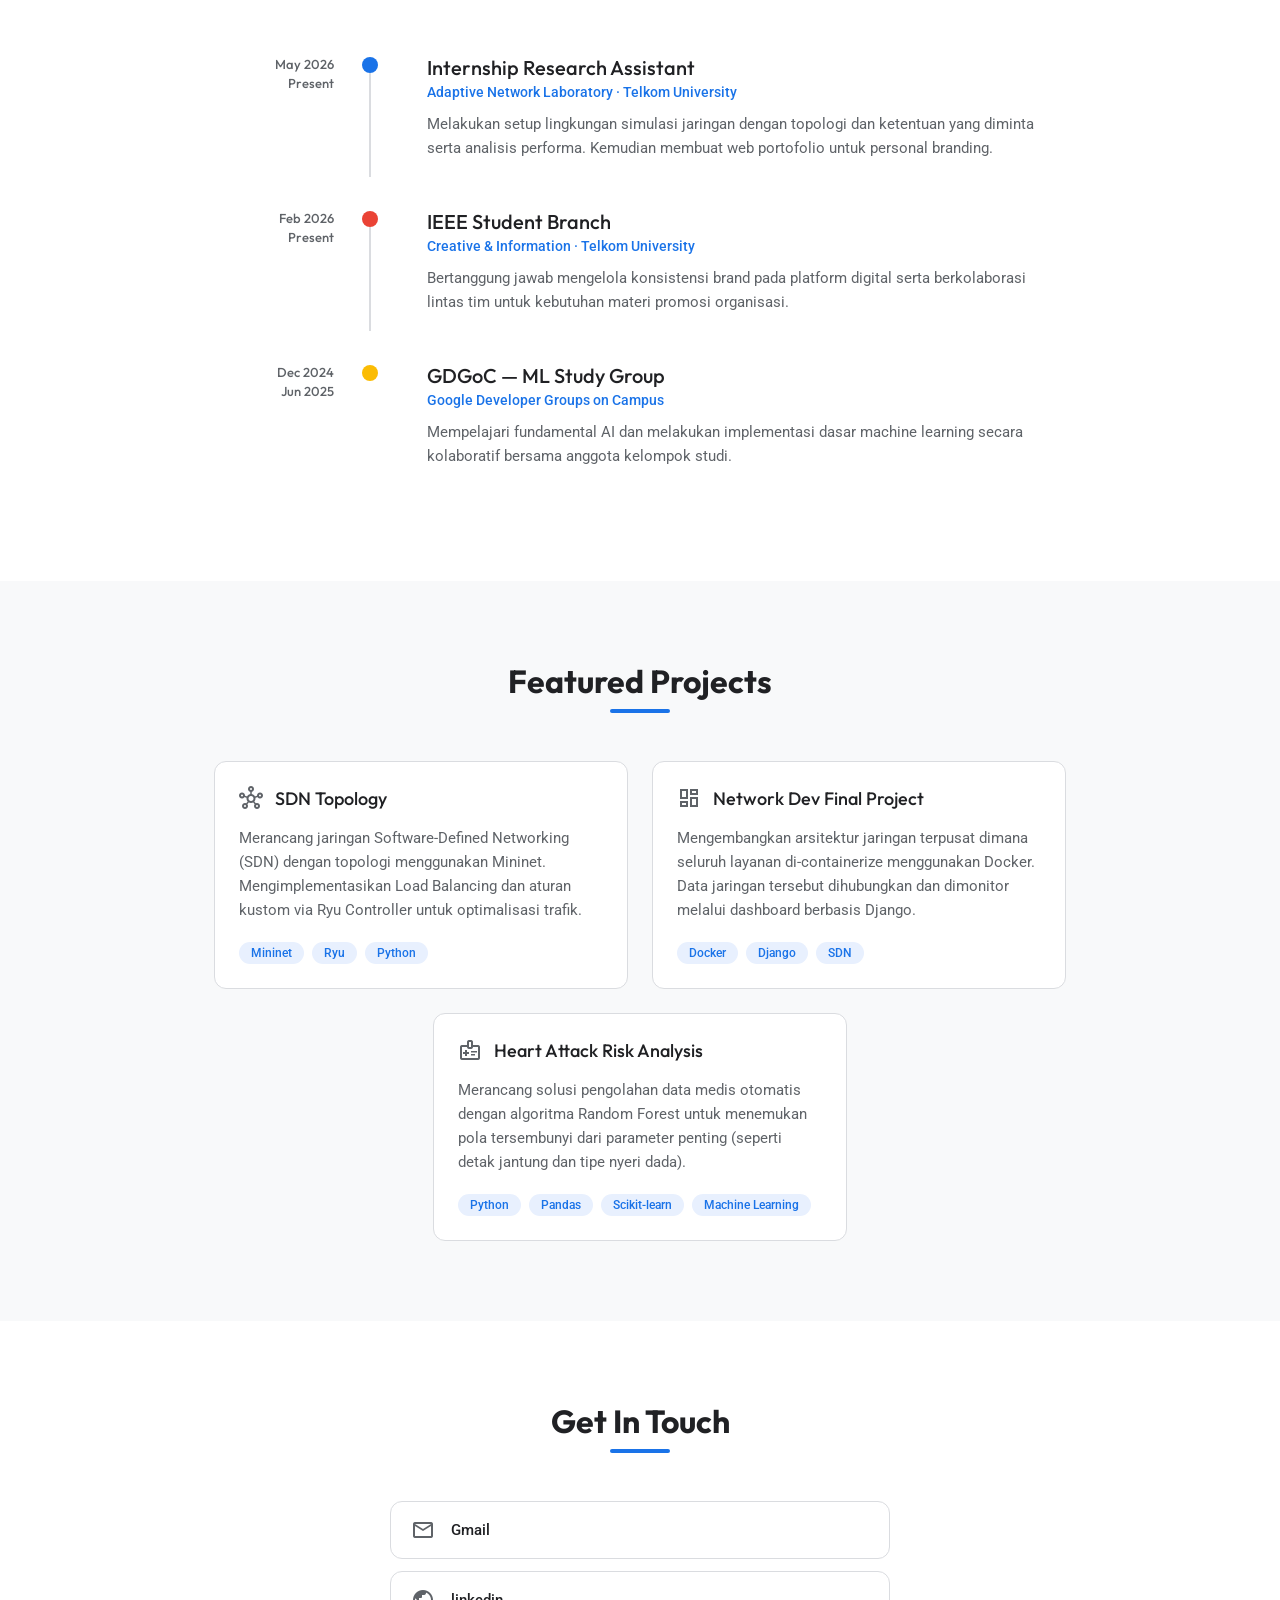
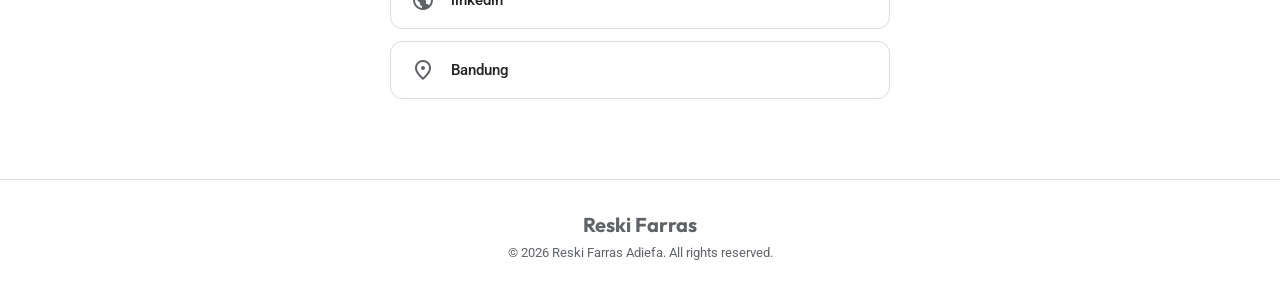
==== commit 9694a16a: "ubah about" ====
--- a/index.html
+++ b/index.html
@@ -58,7 +58,7 @@
           </a>
         </div>
         
-        <p>Halo Saya Reski Farras Adiefa, mahasiswa S1 Teknik Telekomunikasi di Telkom University. fokus mendalam saya pada arsitektur jaringan terutama teknologi Cloud, dan Software-Defined Networking (SDN). Saya memiliki pengalaman praktis dalam implementasi Ryu Controller, Docker, manajemen server Linux di Azure, serta pengembangan sistem monitoring dengan Django</p>
+        <p style="text-align: justify;">Halo, Saya Reski Farras Adiefa, mahasiswa S1 Teknik Telekomunikasi di Telkom University. Fokus mendalam saya pada arsitektur jaringan terutama teknologi Cloud, dan Software-Defined Networking (SDN). Saya memiliki pengalaman praktis dalam implementasi Ryu Controller, Docker, manajemen server Linux di Azure, serta pengembangan sistem monitoring dengan Django</p>
       </div>
       
       <div class="about-cards r" style="transition-delay:.1s">
@@ -75,7 +75,7 @@
         <div class="g-card">
           <span class="material-symbols-outlined acard-ico" style="color:var(--g-green)">terminal</span>
           <div class="acard-t">Backend and Frontend</div>
-          <div class="acard-s">Django & JavaScript </div>
+          <div class="acard-s">Django & API </div>
         </div>
         <div class="g-card">
           <span class="material-symbols-outlined acard-ico" style="color:var(--g-yellow)">memory</span>
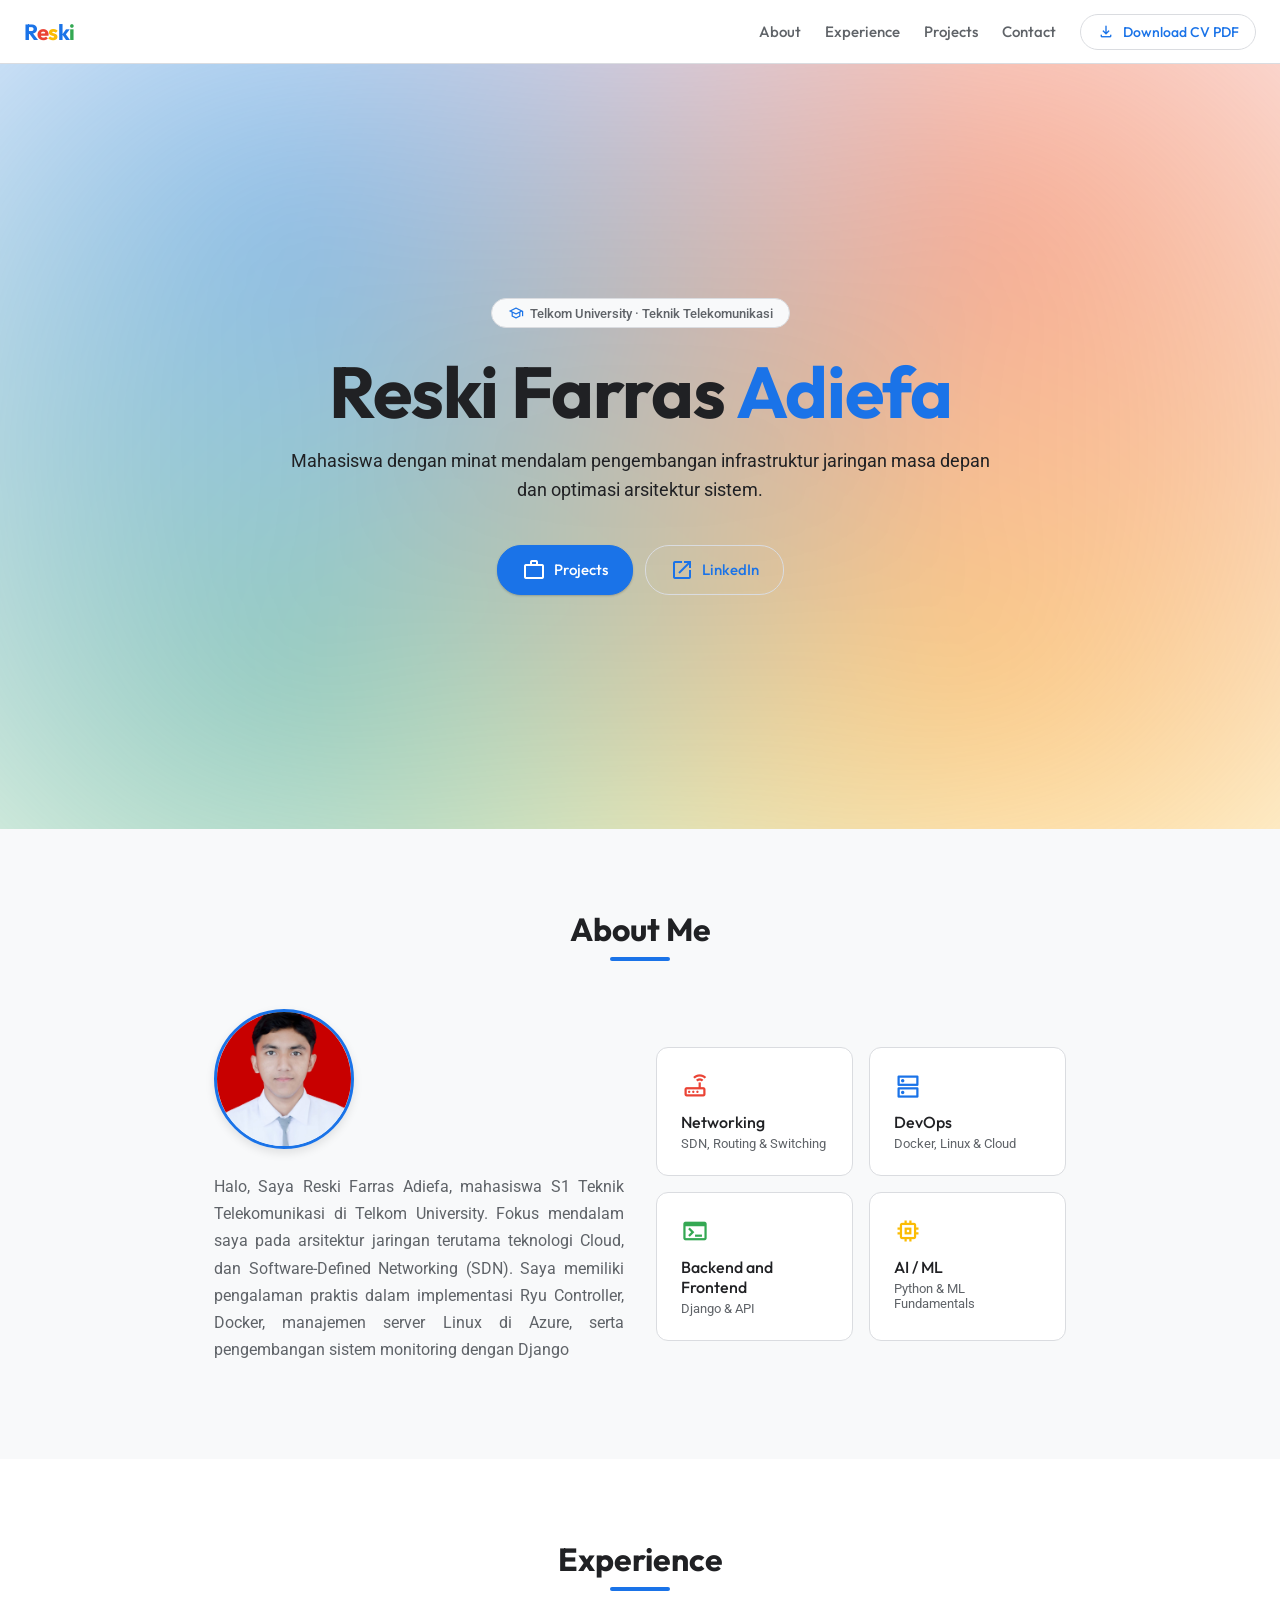
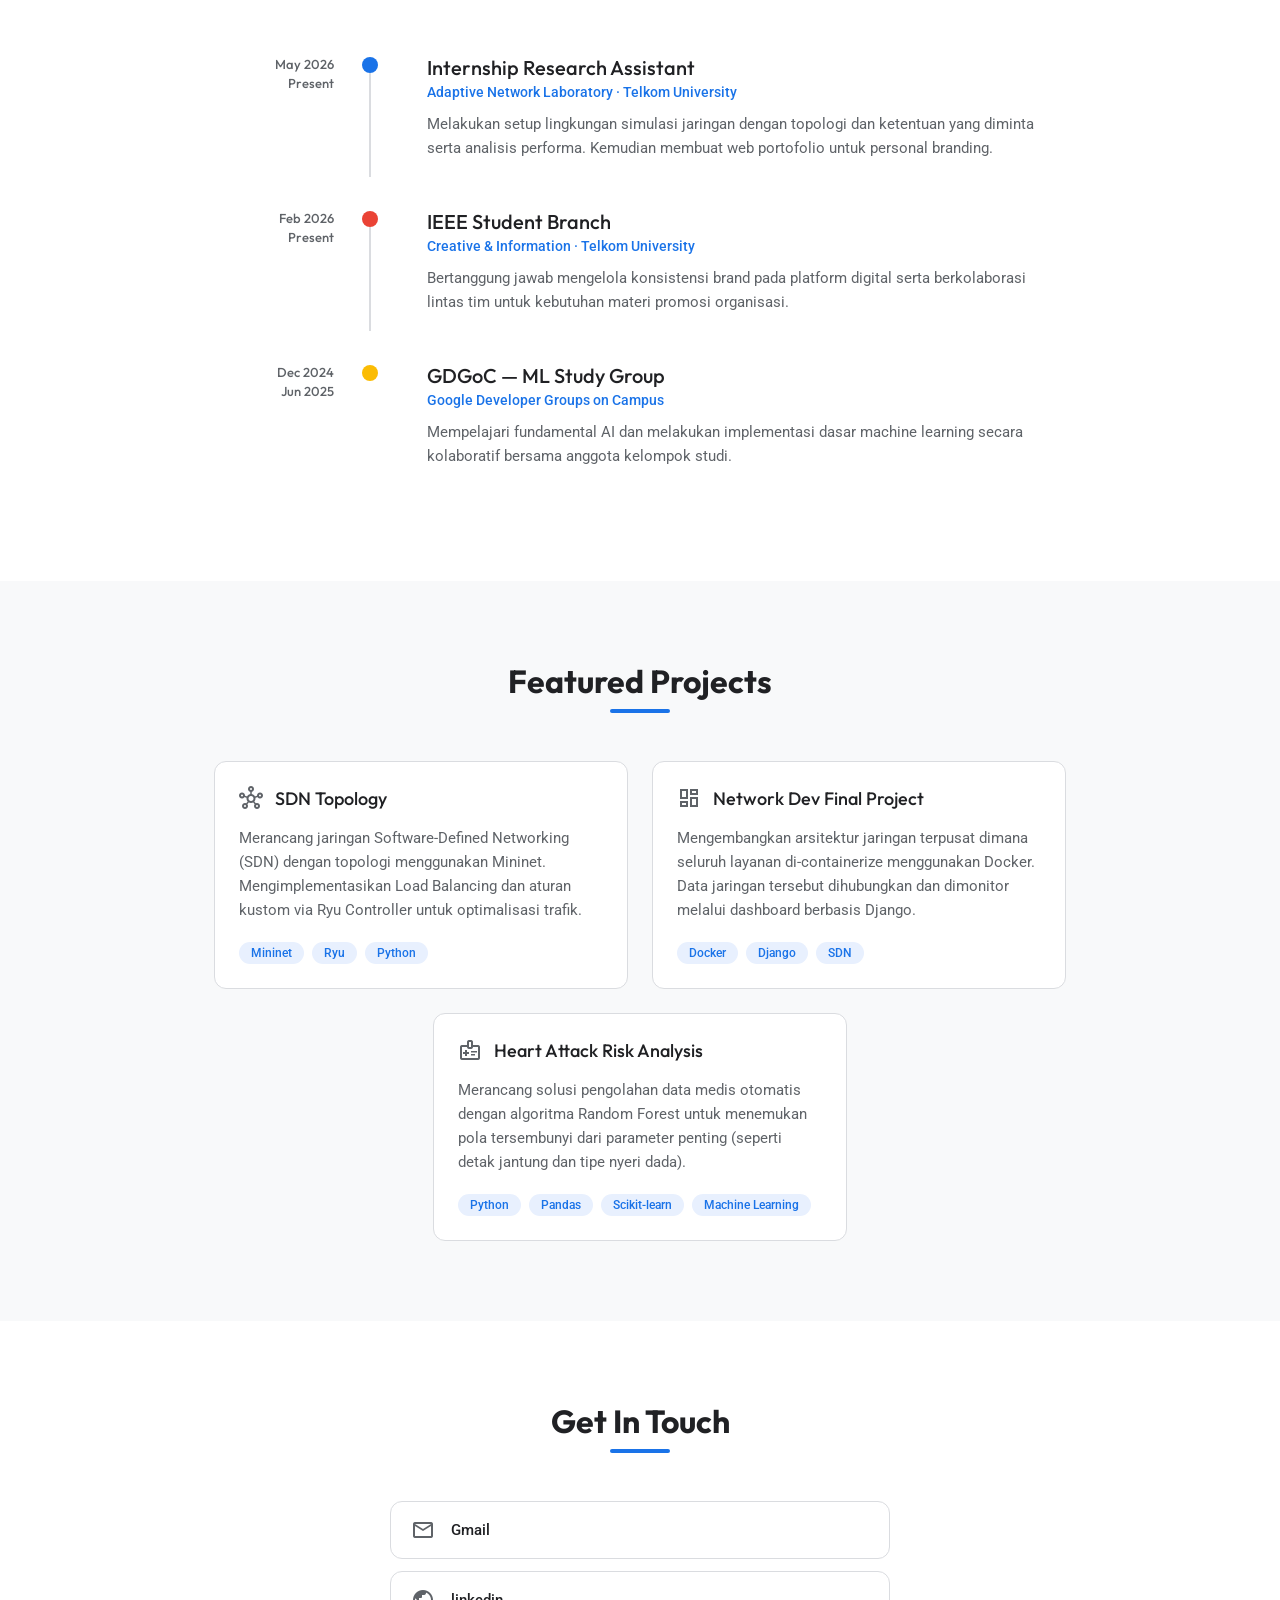
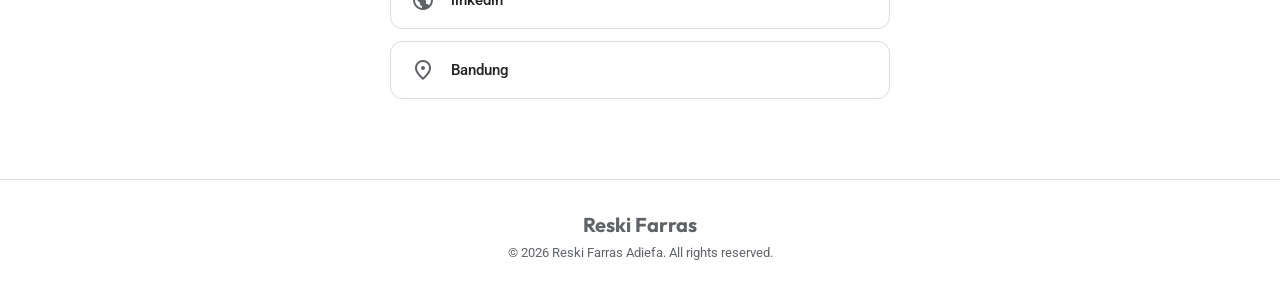
==== commit c30a4569: "ubah tombol download cv" ====
--- a/index.html
+++ b/index.html
@@ -16,11 +16,21 @@
   <a href="#" class="nav-logo">
     <span class="r1">R</span><span class="e">e</span><span class="s">s</span><span class="k">k</span><span class="i">i</span>
   </a>
-  <div class="nav-links">
+  
+  <div class="menu-toggle" id="mobile-menu">
+    <span class="material-symbols-outlined" style="font-size: 28px;">menu</span>
+  </div>
+
+  <div class="nav-links" id="nav-links">
     <a href="#about" class="nav-link">About</a>
     <a href="#exp" class="nav-link">Experience</a>
     <a href="#projects" class="nav-link">Projects</a>
     <a href="#contact" class="nav-link">Contact</a>
+  
+    <a href="./cv-reski.pdf" target="_blank" class="btn btn-s about-cv-btn">
+      <span class="material-symbols-outlined" style="font-size: 18px;">download</span> Download CV PDF
+    </a>
+
   </div>
 </nav>
 
@@ -53,9 +63,6 @@
         <div class="about-profile-group">
           <img src="./images/profil.jpeg" alt="Reski Farras Adiefa" class="about-img">
           
-          <a href="./cv-reski.pdf" target="_blank" class="btn btn-s about-cv-btn">
-            <span class="material-symbols-outlined" style="font-size: 18px;">download</span> Download CV PDF
-          </a>
         </div>
         
         <p style="text-align: justify;">Halo, Saya Reski Farras Adiefa, mahasiswa S1 Teknik Telekomunikasi di Telkom University. Fokus mendalam saya pada arsitektur jaringan terutama teknologi Cloud, dan Software-Defined Networking (SDN). Saya memiliki pengalaman praktis dalam implementasi Ryu Controller, Docker, manajemen server Linux di Azure, serta pengembangan sistem monitoring dengan Django</p>
@@ -233,6 +240,34 @@
     }
   });
 });
+
+
+
+// --- LOGIKA HAMBURGER MENU ---
+const mobileMenu = document.getElementById('mobile-menu');
+const navMenu = document.getElementById('nav-links');
+const menuIcon = mobileMenu.querySelector('.material-symbols-outlined');
+
+mobileMenu.addEventListener('click', () => {
+  navMenu.classList.toggle('active');
+  
+  // Ubah icon dari garis tiga (menu) jadi silang (close)
+  if(navMenu.classList.contains('active')) {
+    menuIcon.textContent = 'close';
+  } else {
+    menuIcon.textContent = 'menu';
+  }
+});
+
+// Otomatis tutup menu kalau user udah nge-klik salah satu link
+document.querySelectorAll('.nav-link').forEach(link => {
+  link.addEventListener('click', () => {
+    navMenu.classList.remove('active');
+    menuIcon.textContent = 'menu';
+  });
+});
+
+
 </script>
 </body>
 </html>
--- a/css/style.css
+++ b/css/style.css
@@ -341,3 +341,94 @@
   .tl-left{text-align:left;}
   .tl-content { padding: 12px; }
 }
+
+
+/* ── HAMBURGER MENU BUMBU RAHASIA ── */
+.menu-toggle {
+  display: none; /* Sembunyiin di Laptop */
+  cursor: pointer;
+  color: var(--text-muted);
+  transition: color 0.3s ease;
+}
+.menu-toggle:hover {
+  color: var(--g-blue);
+}
+
+/* Modifikasi khusus untuk layar HP */
+@media(max-width: 768px) {
+  .menu-toggle {
+    display: block; /* Munculin garis tiga di HP */
+  }
+  
+  .nav-links {
+    position: absolute;
+    top: 64px; /* Muncul pas di bawah navbar */
+    left: 0;
+    width: 100%;
+    background: rgba(255, 255, 255, 0.98);
+    backdrop-filter: blur(10px);
+    flex-direction: column;
+    align-items: center;
+    gap: 0;
+    padding: 10px 0 20px 0;
+    border-bottom: 1px solid var(--border);
+    box-shadow: 0 4px 10px rgba(0,0,0,0.1);
+    
+    /* Animasi ngumpet ke atas */
+    opacity: 0;
+    visibility: hidden;
+    transform: translateY(-20px);
+    transition: all 0.3s cubic-bezier(0.25, 0.8, 0.25, 1);
+  }
+
+  /* Class pemicu animasi saat tombol diklik */
+  .nav-links.active {
+    opacity: 1;
+    visibility: visible;
+    transform: translateY(0);
+  }
+
+  .nav-link {
+    width: 100%;
+    text-align: center;
+    padding: 15px 0;
+    font-size: 16px;
+  }
+  
+  /* Benerin garis bawah pas di hover biar full senyum di HP */
+  .nav-link::after {
+    bottom: 5px;
+  }
+}
+
+/* ── TOMBOL CV DI NAVBAR ── */
+.nav-cv-btn {
+  font-family: var(--font-disp);
+  font-size: 14px;
+  font-weight: 500;
+  color: #fff !important; /* Memaksa warna teks tetap putih */
+  background: var(--g-blue);
+  border-radius: 20px;
+  padding: 6px 14px;
+  text-decoration: none;
+  display: inline-flex;
+  align-items: center;
+  gap: 6px;
+  transition: all 0.3s cubic-bezier(0.25, 0.8, 0.25, 1);
+}
+
+.nav-cv-btn:hover {
+  background: #1765cc;
+  transform: translateY(-1px);
+  box-shadow: 0 2px 6px rgba(26, 115, 232, 0.3);
+}
+
+/* Penyesuaian khusus tampilan HP (di dalam Hamburger Menu) */
+@media(max-width: 768px) {
+  .nav-cv-btn {
+    margin-top: 12px;
+    width: 85%; /* Biar tombolnya proporsional di layar HP */
+    justify-content: center;
+    padding: 10px 0;
+  }
+}
